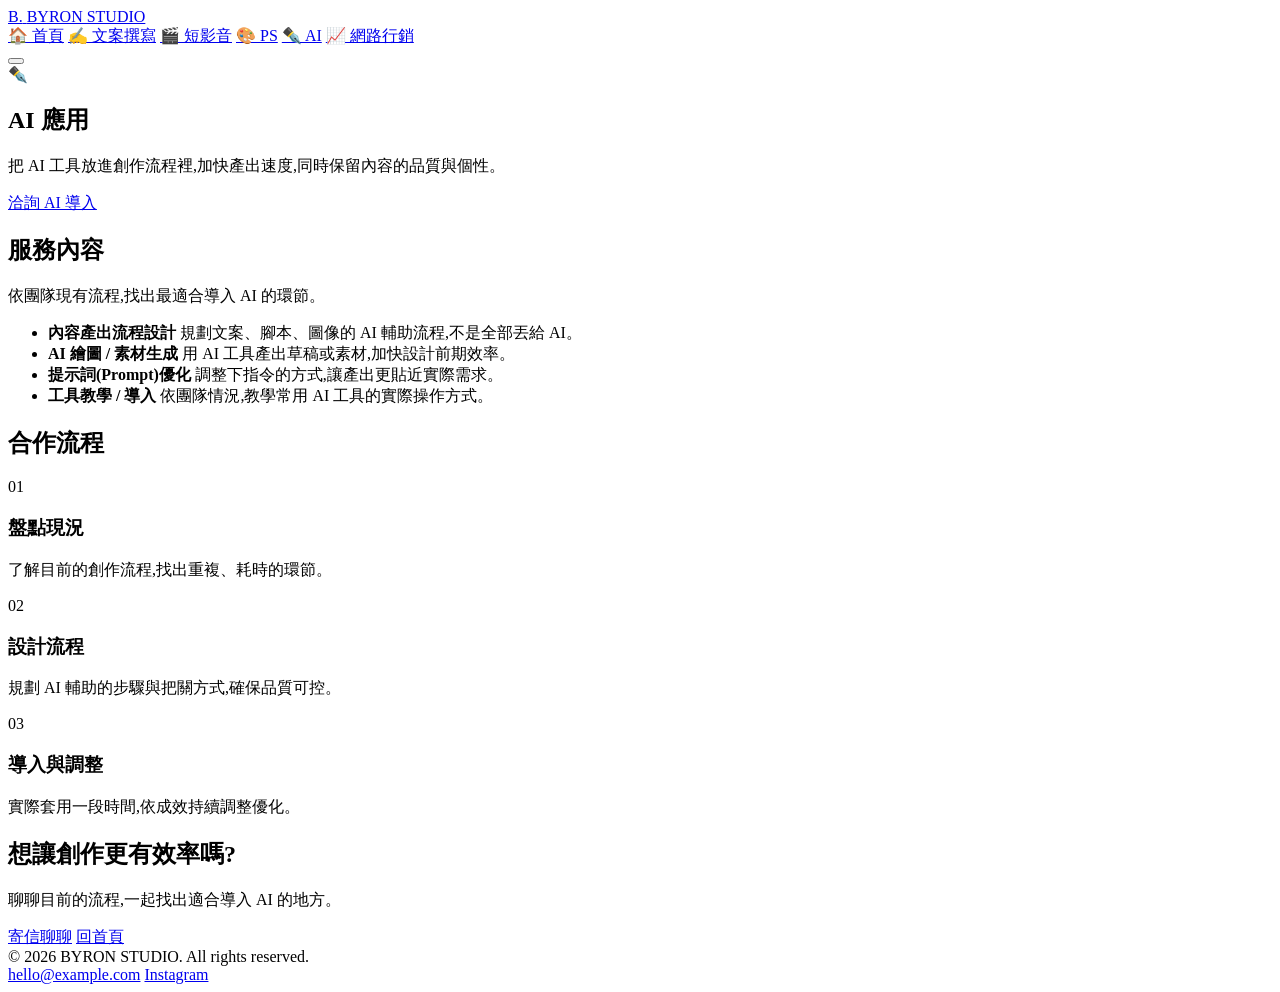
==== ai.html @ 97671a14 "Add files via upload" ====
<!doctype html>
<html lang="zh-Hant">
<head>
  <meta charset="UTF-8" />
  <meta name="viewport" content="width=device-width, initial-scale=1.0" />
  <title>AI 應用 — BYRON STUDIO</title>
  <link rel="preconnect" href="https://fonts.googleapis.com" />
  <link rel="preconnect" href="https://fonts.gstatic.com" crossorigin />
  <link
    href="https://fonts.googleapis.com/css2?family=Space+Grotesk:wght@500;700&family=Noto+Sans+TC:wght@400;500;700&display=swap"
    rel="stylesheet"
  />
  <link rel="stylesheet" href="css/style.css" />
</head>
<body>
  <header class="site-header">
    <div class="header-inner">
      <a href="index.html" class="brand">
        <span class="brand-mark">B.</span>
        <span class="brand-name">BYRON STUDIO</span>
      </a>
      <nav class="site-nav" id="site-nav">
        <a href="index.html" class="nav-link">🏠 首頁</a>
        <a href="copywriting.html" class="nav-link">✍️ 文案撰寫</a>
        <a href="video.html" class="nav-link">🎬 短影音</a>
        <a href="ps.html" class="nav-link">🎨 PS</a>
        <a href="ai.html" class="nav-link is-active">✒️ AI</a>
        <a href="marketing.html" class="nav-link">📈 網路行銷</a>
      </nav>
      <button class="menu-toggle" id="menu-toggle" aria-expanded="false" aria-controls="site-nav" aria-label="開啟選單">
        <span class="bar"></span>
        <span class="bar"></span>
        <span class="bar"></span>
      </button>
    </div>
  </header>
  <div class="nav-overlay" id="nav-overlay"></div>

  <main>
    <section class="hero">
      <div class="container">
        <div class="hero-icon">✒️</div>
        <h1>AI 應用</h1>
        <p class="lede">
          把 AI 工具放進創作流程裡,加快產出速度,同時保留內容的品質與個性。
        </p>
        <div class="hero-actions">
          <a href="mailto:hello@example.com" class="btn btn-primary">洽詢 AI 導入</a>
        </div>
      </div>
    </section>

    <section class="section">
      <div class="container">
        <div class="section-head">
          <h2>服務內容</h2>
          <p>依團隊現有流程,找出最適合導入 AI 的環節。</p>
        </div>
        <ul class="feature-list">
          <li>
            <strong>內容產出流程設計</strong>
            規劃文案、腳本、圖像的 AI 輔助流程,不是全部丟給 AI。
          </li>
          <li>
            <strong>AI 繪圖 / 素材生成</strong>
            用 AI 工具產出草稿或素材,加快設計前期效率。
          </li>
          <li>
            <strong>提示詞(Prompt)優化</strong>
            調整下指令的方式,讓產出更貼近實際需求。
          </li>
          <li>
            <strong>工具教學 / 導入</strong>
            依團隊情況,教學常用 AI 工具的實際操作方式。
          </li>
        </ul>
      </div>
    </section>

    <section class="section">
      <div class="container">
        <div class="section-head">
          <h2>合作流程</h2>
        </div>
        <div class="steps">
          <div class="step">
            <span class="num">01</span>
            <h3>盤點現況</h3>
            <p>了解目前的創作流程,找出重複、耗時的環節。</p>
          </div>
          <div class="step">
            <span class="num">02</span>
            <h3>設計流程</h3>
            <p>規劃 AI 輔助的步驟與把關方式,確保品質可控。</p>
          </div>
          <div class="step">
            <span class="num">03</span>
            <h3>導入與調整</h3>
            <p>實際套用一段時間,依成效持續調整優化。</p>
          </div>
        </div>
      </div>
    </section>

    <section class="cta">
      <div class="container">
        <h2>想讓創作更有效率嗎?</h2>
        <p>聊聊目前的流程,一起找出適合導入 AI 的地方。</p>
        <div class="cta-actions">
          <a href="mailto:hello@example.com" class="btn btn-primary">寄信聊聊</a>
          <a href="index.html" class="btn btn-ghost">回首頁</a>
        </div>
      </div>
    </section>
  </main>

  <footer>
    <div class="container site-footer">
      <span>© 2026 BYRON STUDIO. All rights reserved.</span>
      <div class="footer-links">
        <a href="mailto:hello@example.com">hello@example.com</a>
        <a href="#">Instagram</a>
      </div>
    </div>
  </footer>

  <script src="js/script.js"></script>
</body>
</html>
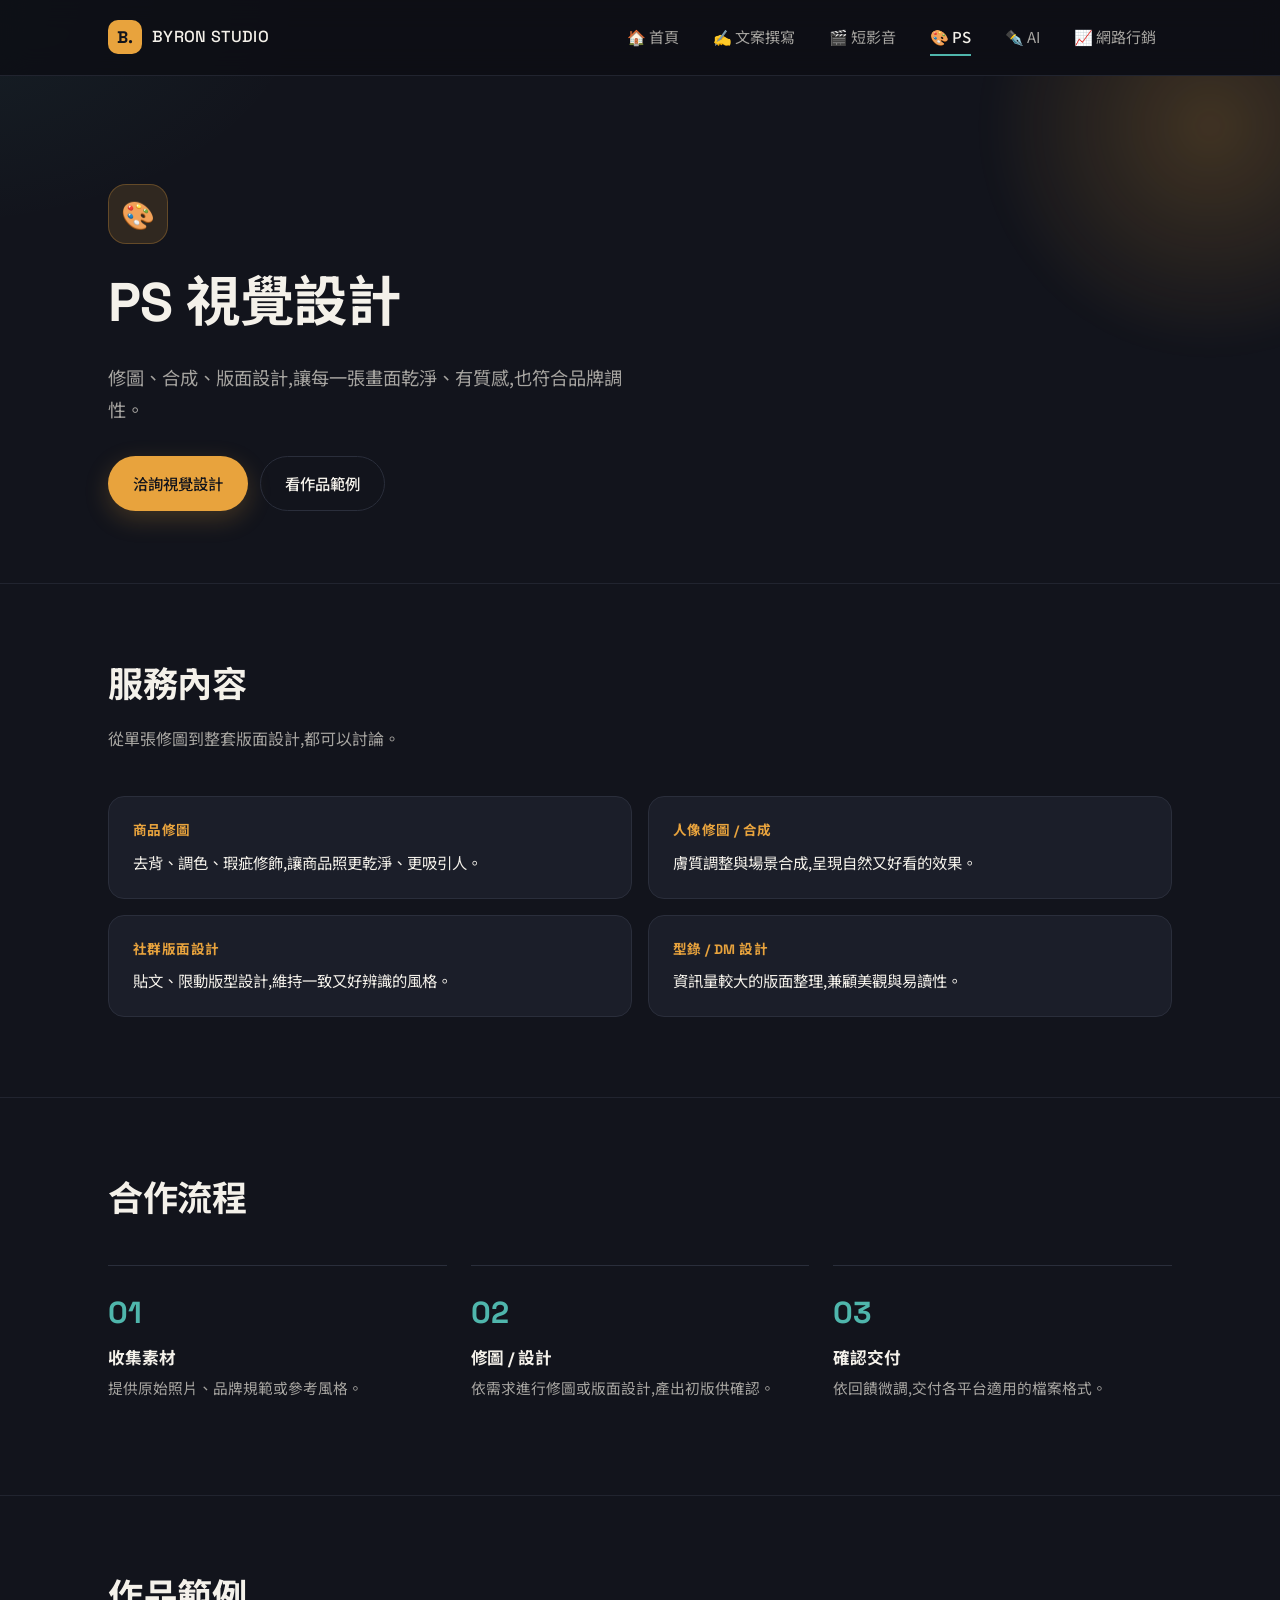
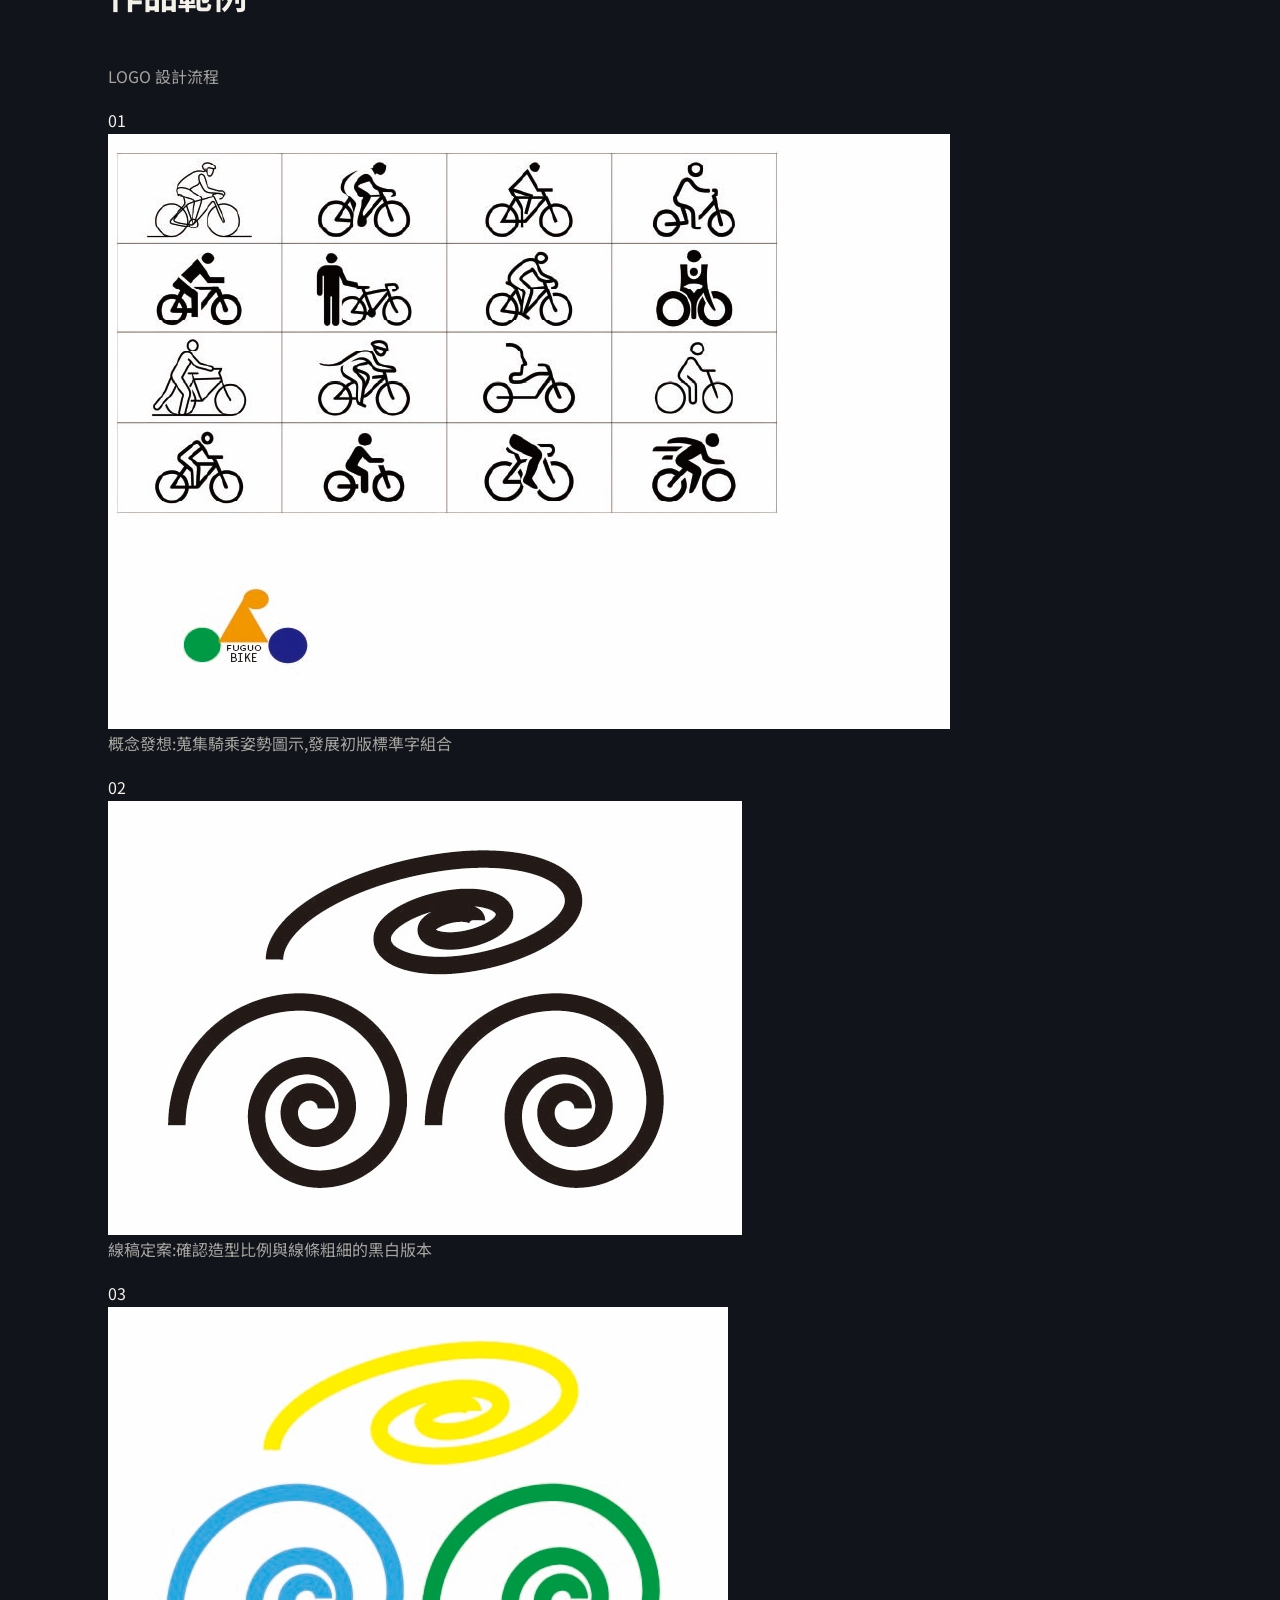
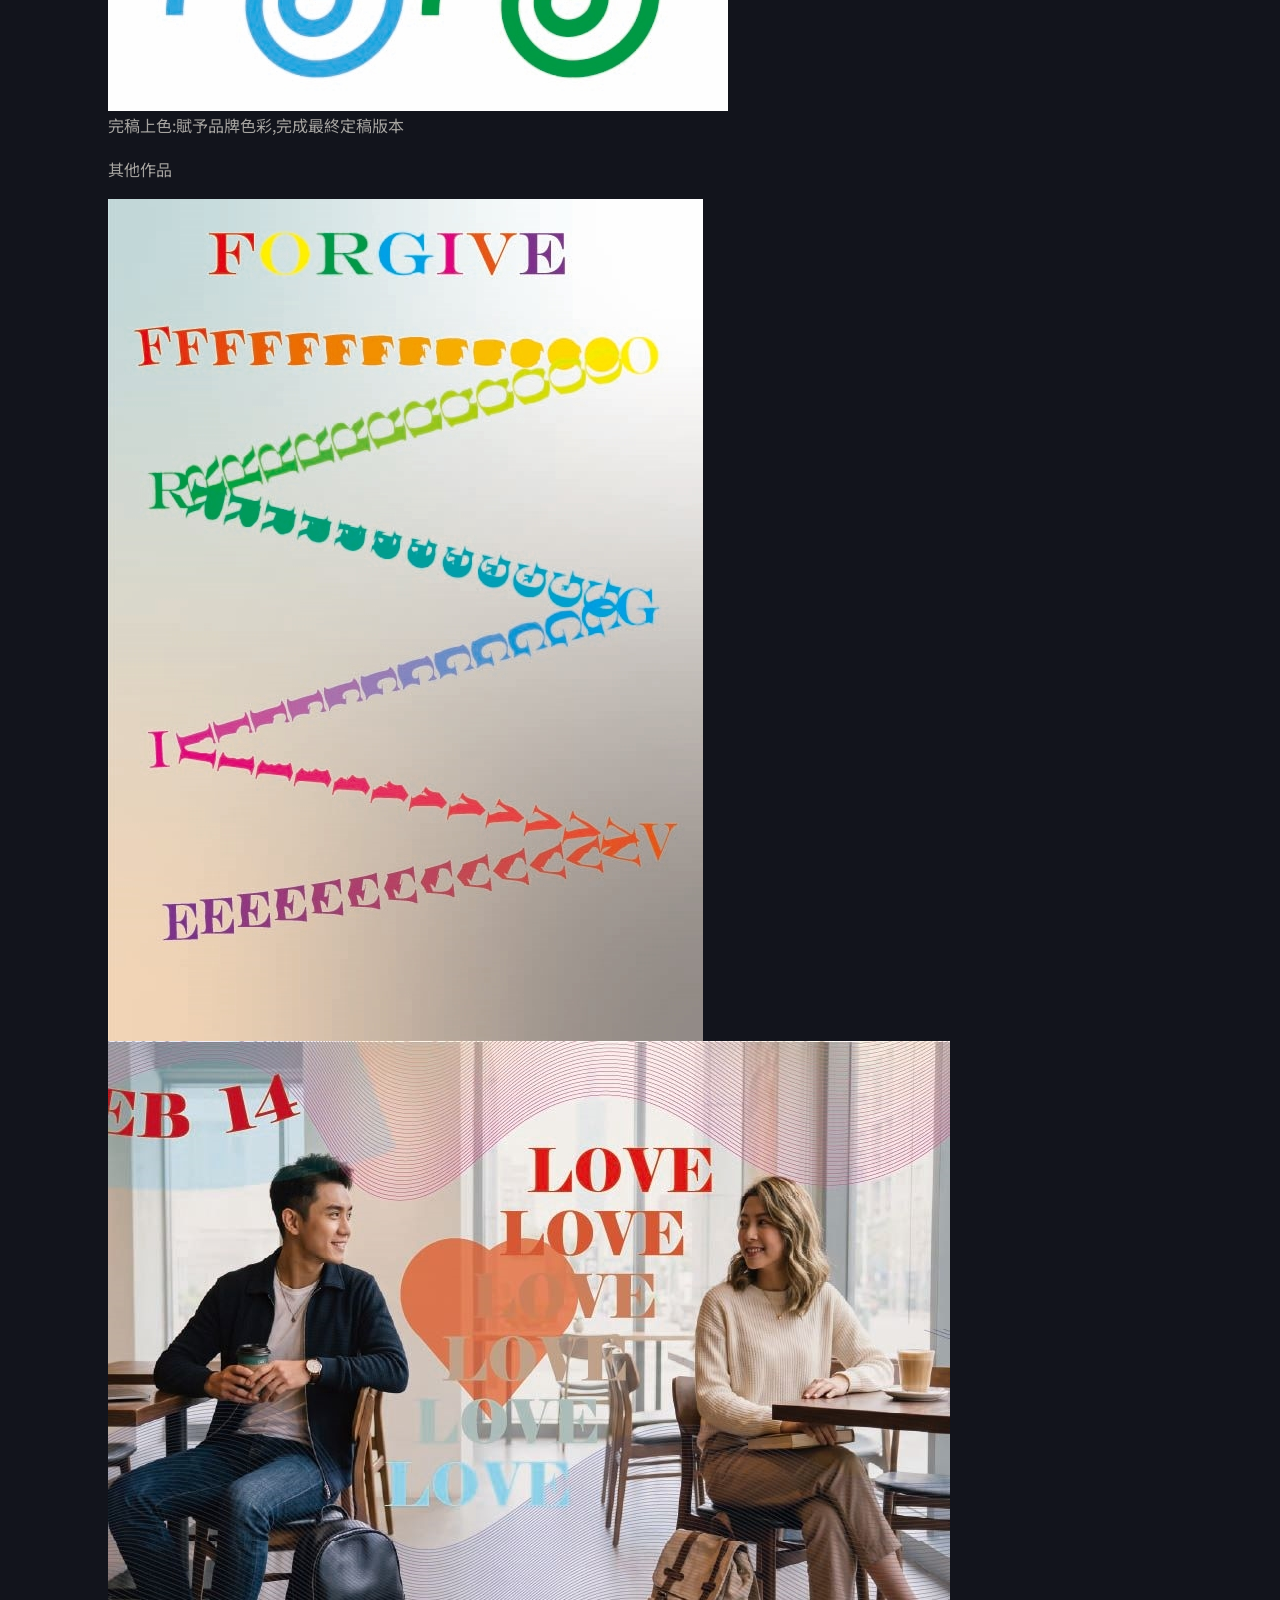
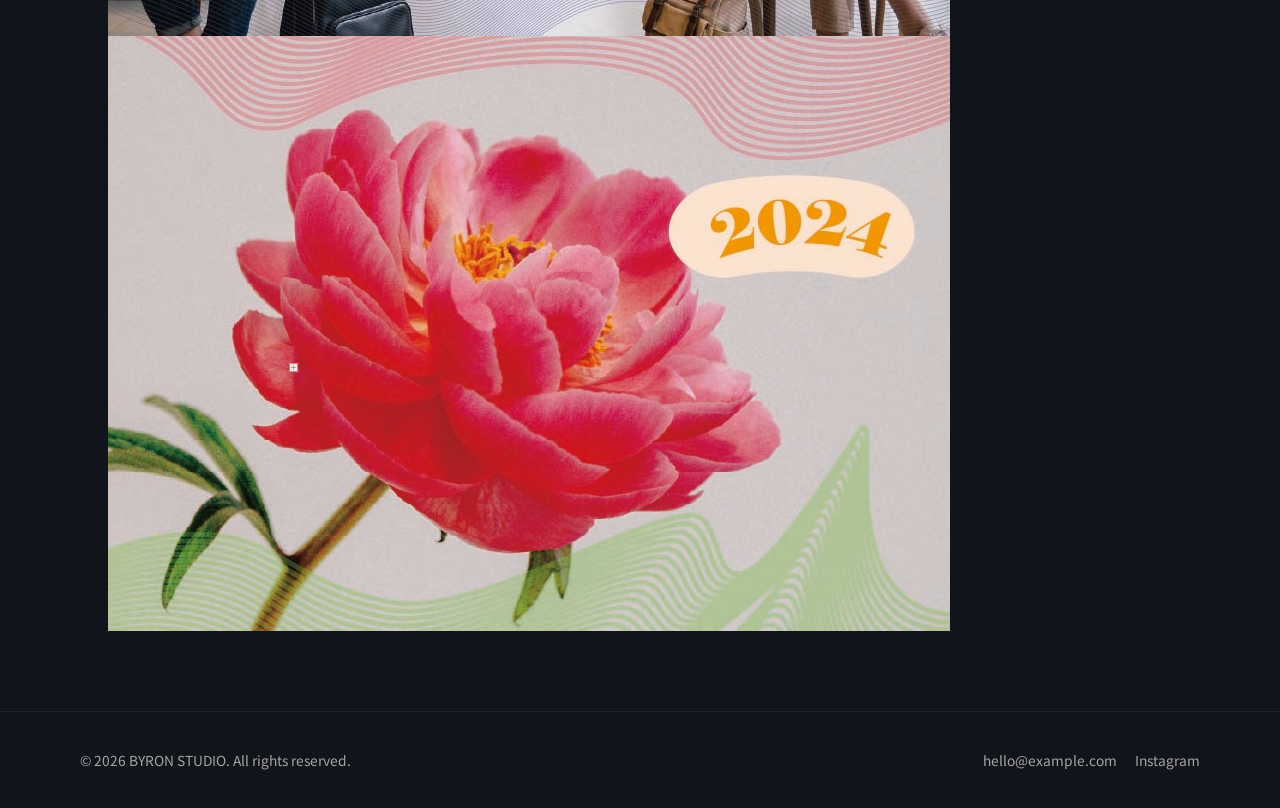
==== commit 9172a892: "Update ai.html" ====
--- a/ai.html
+++ b/ai.html
@@ -3,7 +3,7 @@
 <head>
   <meta charset="UTF-8" />
   <meta name="viewport" content="width=device-width, initial-scale=1.0" />
-  <title>AI 應用 — BYRON STUDIO</title>
+  <title>PS 視覺設計 — BYRON STUDIO</title>
   <link rel="preconnect" href="https://fonts.googleapis.com" />
   <link rel="preconnect" href="https://fonts.gstatic.com" crossorigin />
   <link
@@ -23,8 +23,8 @@
         <a href="index.html" class="nav-link">🏠 首頁</a>
         <a href="copywriting.html" class="nav-link">✍️ 文案撰寫</a>
         <a href="video.html" class="nav-link">🎬 短影音</a>
-        <a href="ps.html" class="nav-link">🎨 PS</a>
-        <a href="ai.html" class="nav-link is-active">✒️ AI</a>
+        <a href="ps.html" class="nav-link is-active">🎨 PS</a>
+        <a href="ai.html" class="nav-link">✒️ AI</a>
         <a href="marketing.html" class="nav-link">📈 網路行銷</a>
       </nav>
       <button class="menu-toggle" id="menu-toggle" aria-expanded="false" aria-controls="site-nav" aria-label="開啟選單">
@@ -39,13 +39,14 @@
   <main>
     <section class="hero">
       <div class="container">
-        <div class="hero-icon">✒️</div>
-        <h1>AI 應用</h1>
+        <div class="hero-icon">🎨</div>
+        <h1>PS 視覺設計</h1>
         <p class="lede">
-          把 AI 工具放進創作流程裡,加快產出速度,同時保留內容的品質與個性。
+          修圖、合成、版面設計,讓每一張畫面乾淨、有質感,也符合品牌調性。
         </p>
         <div class="hero-actions">
-          <a href="mailto:hello@example.com" class="btn btn-primary">洽詢 AI 導入</a>
+          <a href="mailto:hello@example.com" class="btn btn-primary">洽詢視覺設計</a>
+          <a href="#gallery" class="btn btn-ghost">看作品範例</a>
         </div>
       </div>
     </section>
@@ -54,24 +55,24 @@
       <div class="container">
         <div class="section-head">
           <h2>服務內容</h2>
-          <p>依團隊現有流程,找出最適合導入 AI 的環節。</p>
+          <p>從單張修圖到整套版面設計,都可以討論。</p>
         </div>
         <ul class="feature-list">
           <li>
-            <strong>內容產出流程設計</strong>
-            規劃文案、腳本、圖像的 AI 輔助流程,不是全部丟給 AI。
+            <strong>商品修圖</strong>
+            去背、調色、瑕疵修飾,讓商品照更乾淨、更吸引人。
           </li>
           <li>
-            <strong>AI 繪圖 / 素材生成</strong>
-            用 AI 工具產出草稿或素材,加快設計前期效率。
+            <strong>人像修圖 / 合成</strong>
+            膚質調整與場景合成,呈現自然又好看的效果。
           </li>
           <li>
-            <strong>提示詞(Prompt)優化</strong>
-            調整下指令的方式,讓產出更貼近實際需求。
+            <strong>社群版面設計</strong>
+            貼文、限動版型設計,維持一致又好辨識的風格。
           </li>
           <li>
-            <strong>工具教學 / 導入</strong>
-            依團隊情況,教學常用 AI 工具的實際操作方式。
+            <strong>型錄 / DM 設計</strong>
+            資訊量較大的版面整理,兼顧美觀與易讀性。
           </li>
         </ul>
       </div>
@@ -85,33 +86,70 @@
         <div class="steps">
           <div class="step">
             <span class="num">01</span>
-            <h3>盤點現況</h3>
-            <p>了解目前的創作流程,找出重複、耗時的環節。</p>
+            <h3>收集素材</h3>
+            <p>提供原始照片、品牌規範或參考風格。</p>
           </div>
           <div class="step">
             <span class="num">02</span>
-            <h3>設計流程</h3>
-            <p>規劃 AI 輔助的步驟與把關方式,確保品質可控。</p>
+            <h3>修圖 / 設計</h3>
+            <p>依需求進行修圖或版面設計,產出初版供確認。</p>
           </div>
           <div class="step">
             <span class="num">03</span>
-            <h3>導入與調整</h3>
-            <p>實際套用一段時間,依成效持續調整優化。</p>
+            <h3>確認交付</h3>
+            <p>依回饋微調,交付各平台適用的檔案格式。</p>
           </div>
         </div>
       </div>
     </section>
 
-    <section class="cta">
+    <section class="section" id="gallery">
       <div class="container">
-        <h2>想讓創作更有效率嗎?</h2>
-        <p>聊聊目前的流程,一起找出適合導入 AI 的地方。</p>
-        <div class="cta-actions">
-          <a href="mailto:hello@example.com" class="btn btn-primary">寄信聊聊</a>
-          <a href="index.html" class="btn btn-ghost">回首頁</a>
+        <div class="section-head">
+          <h2>作品範例</h2>
+        </div>
+
+        <p class="subsection-title">LOGO 設計流程</p>
+        <div class="process-grid">
+          <div class="process-card">
+            <div class="process-thumb">
+              <span class="process-num">01</span>
+              <img src="./images/ps1.jpg" alt="概念發想:圖示參考與初版標準字" loading="lazy" />
+            </div>
+            <p class="process-label">概念發想:蒐集騎乘姿勢圖示,發展初版標準字組合</p>
+          </div>
+          <div class="process-card">
+            <div class="process-thumb">
+              <span class="process-num">02</span>
+              <img src="./images/ps5.jpg" alt="線稿定案:黑白線條版本" loading="lazy" />
+            </div>
+            <p class="process-label">線稿定案:確認造型比例與線條粗細的黑白版本</p>
+          </div>
+          <div class="process-card">
+            <div class="process-thumb">
+              <span class="process-num">03</span>
+              <img src="./images/ps6.jpg" alt="完稿上色:最終彩色版本" loading="lazy" />
+            </div>
+            <p class="process-label">完稿上色:賦予品牌色彩,完成最終定稿版本</p>
+          </div>
+        </div>
+
+        <p class="subsection-title">其他作品</p>
+        <div class="img-grid">
+          <div class="img-card">
+            <img src="./images/ps2.jpg" alt="作品範例" loading="lazy" />
+          </div>
+          <div class="img-card">
+            <img src="./images/ps3.jpg" alt="作品範例" loading="lazy" />
+          </div>
+          <div class="img-card">
+            <img src="./images/ps4.jpg" alt="作品範例" loading="lazy" />
+          </div>
         </div>
       </div>
     </section>
+
+  
   </main>
 
   <footer>
--- a/css/style.css
+++ b/css/style.css
@@ -0,0 +1,631 @@
+
+/* =========================================================
+   BYRON STUDIO — 共用樣式表
+   色彩與排版皆以變數集中管理,方便日後調整
+   ========================================================= */
+
+:root {
+  /* 色彩 */
+  --ink: #12141c;          /* 主背景 深藍黑 */
+  --ink-2: #0d0e14;        /* 更深的底色,用於漸層 */
+  --surface: #1b1e29;      /* 卡片背景 */
+  --surface-2: #242837;    /* 卡片 hover / 次層背景 */
+  --line: #2a2e3b;         /* 分隔線 */
+  --line-soft: #21242f;
+  --paper: #f4f1ea;        /* 主要文字(米白) */
+  --paper-dim: #a6a4a0;    /* 次要文字 */
+  --amber: #e8a33d;        /* 主要強調色 */
+  --amber-soft: rgba(232, 163, 61, 0.14);
+  --teal: #4fb6ac;         /* 次要強調色 */
+  --teal-soft: rgba(79, 182, 172, 0.14);
+
+  /* 字型 */
+  --font-display: "Space Grotesk", "Noto Sans TC", sans-serif;
+  --font-body: "Noto Sans TC", "Space Grotesk", sans-serif;
+
+  /* 版面 */
+  --max-width: 1120px;
+  --header-h: 76px;
+  --radius: 16px;
+  --radius-sm: 10px;
+}
+
+* {
+  box-sizing: border-box;
+}
+
+html {
+  scroll-behavior: smooth;
+  scroll-padding-top: calc(var(--header-h) + 16px);
+}
+
+body {
+  margin: 0;
+  background:
+    radial-gradient(720px 420px at 92% -8%, rgba(232, 163, 61, 0.10), transparent 60%),
+    radial-gradient(640px 380px at -6% 0%, rgba(79, 182, 172, 0.08), transparent 60%),
+    var(--ink);
+  color: var(--paper);
+  font-family: var(--font-body);
+  line-height: 1.75;
+  -webkit-font-smoothing: antialiased;
+  overflow-x: hidden;
+}
+
+img {
+  max-width: 100%;
+  display: block;
+}
+
+a {
+  color: inherit;
+  text-decoration: none;
+}
+
+h1, h2, h3 {
+  font-family: var(--font-display);
+  font-weight: 700;
+  line-height: 1.2;
+  letter-spacing: -0.01em;
+  margin: 0 0 0.5em;
+}
+
+p {
+  margin: 0 0 1em;
+  color: var(--paper-dim);
+  max-width: 60ch;
+}
+
+.container {
+  max-width: var(--max-width);
+  margin: 0 auto;
+  padding: 0 28px;
+}
+
+/* ---------- 導覽列 ---------- */
+
+.site-header {
+  position: sticky;
+  top: 0;
+  z-index: 100;
+  height: var(--header-h);
+  display: flex;
+  align-items: center;
+  background: rgba(13, 14, 20, 0.82);
+  backdrop-filter: blur(14px);
+  -webkit-backdrop-filter: blur(14px);
+  border-bottom: 1px solid var(--line-soft);
+}
+
+.header-inner {
+  width: 100%;
+  max-width: var(--max-width);
+  margin: 0 auto;
+  padding: 0 28px;
+  display: flex;
+  align-items: center;
+}
+
+.brand {
+  display: flex;
+  align-items: center;
+  gap: 10px;
+  font-family: var(--font-display);
+  white-space: nowrap;
+  margin-right: auto;
+}
+
+.brand-mark {
+  display: inline-flex;
+  align-items: center;
+  justify-content: center;
+  width: 34px;
+  height: 34px;
+  border-radius: 10px;
+  background: var(--amber);
+  color: var(--ink);
+  font-size: 1.05rem;
+  font-weight: 700;
+}
+
+.brand-name {
+  font-size: 1rem;
+  font-weight: 500;
+  letter-spacing: 0.02em;
+  color: var(--paper);
+}
+
+/* 導覽連結群組:整組靠右對齊 */
+.site-nav {
+  display: flex;
+  align-items: center;
+  gap: 2px;
+  margin-left: 32px;
+}
+
+.nav-link {
+  position: relative;
+  padding: 9px 16px;
+  font-size: 0.94rem;
+  color: var(--paper-dim);
+  transition: color 0.2s ease;
+  white-space: nowrap;
+}
+
+.nav-link::after {
+  content: "";
+  position: absolute;
+  left: 16px;
+  right: 16px;
+  bottom: 4px;
+  height: 2px;
+  background: var(--amber);
+  transform: scaleX(0);
+  transform-origin: right;
+  transition: transform 0.25s ease;
+}
+
+.nav-link:hover,
+.nav-link:focus-visible {
+  color: var(--paper);
+}
+
+.nav-link:hover::after,
+.nav-link:focus-visible::after {
+  transform: scaleX(1);
+  transform-origin: left;
+}
+
+.nav-link.is-active {
+  color: var(--paper);
+  font-weight: 500;
+}
+
+.nav-link.is-active::after {
+  transform: scaleX(1);
+  background: var(--teal);
+}
+
+/* 漢堡按鈕:預設隱藏,小螢幕才出現在導覽列最右側 */
+.menu-toggle {
+  display: none;
+  width: 42px;
+  height: 42px;
+  margin-left: 14px;
+  border: 1px solid var(--line);
+  border-radius: 10px;
+  background: var(--surface);
+  cursor: pointer;
+  padding: 0;
+  flex-direction: column;
+  align-items: center;
+  justify-content: center;
+  gap: 5px;
+  flex-shrink: 0;
+}
+
+.menu-toggle .bar {
+  width: 20px;
+  height: 2px;
+  background: var(--paper);
+  transition: transform 0.25s ease, opacity 0.25s ease;
+}
+
+.menu-toggle[aria-expanded="true"] .bar:nth-child(1) {
+  transform: translateY(7px) rotate(45deg);
+}
+.menu-toggle[aria-expanded="true"] .bar:nth-child(2) {
+  opacity: 0;
+}
+.menu-toggle[aria-expanded="true"] .bar:nth-child(3) {
+  transform: translateY(-7px) rotate(-45deg);
+}
+
+/* ---------- 小螢幕:漢堡選單(從右側滑出) ---------- */
+
+.nav-overlay {
+  position: fixed;
+  inset: 0;
+  background: rgba(8, 9, 13, 0.55);
+  opacity: 0;
+  visibility: hidden;
+  pointer-events: none;
+  transition: opacity 0.25s ease;
+  z-index: 90;
+}
+
+@media (max-width: 860px) {
+  .menu-toggle {
+    display: inline-flex;
+  }
+
+  .header-inner {
+    padding: 0 20px;
+  }
+
+  .site-nav {
+    position: fixed;
+    top: 0;
+    right: 0;
+    z-index: 101;
+    height: 100vh;
+    width: min(78vw, 300px);
+    margin-left: 0;
+    flex-direction: column;
+    align-items: stretch;
+    gap: 2px;
+    background: var(--surface);
+    border-left: 1px solid var(--line);
+    padding: calc(var(--header-h) + 12px) 20px 20px;
+    transform: translateX(100%);
+    transition: transform 0.3s ease;
+    box-shadow: -18px 0 40px rgba(0, 0, 0, 0.35);
+  }
+
+  body.nav-open .site-nav {
+    transform: translateX(0);
+  }
+
+  body.nav-open .nav-overlay {
+    opacity: 1;
+    visibility: visible;
+    pointer-events: auto;
+  }
+
+  body.nav-open {
+    overflow: hidden;
+  }
+
+  .nav-link {
+    padding: 13px 14px;
+    border-radius: 10px;
+  }
+
+  .nav-link::after {
+    display: none;
+  }
+
+  .nav-link.is-active {
+    background: var(--amber-soft);
+    color: var(--amber);
+  }
+}
+
+@media (prefers-reduced-motion: reduce) {
+  html {
+    scroll-behavior: auto;
+  }
+  .site-nav,
+  .nav-overlay,
+  .menu-toggle .bar,
+  * {
+    transition-duration: 0.001ms !important;
+  }
+}
+
+/* ---------- Hero ---------- */
+
+.hero {
+  position: relative;
+  padding: 108px 0 72px;
+  border-bottom: 1px solid var(--line-soft);
+  animation: fade-up 0.6s ease both;
+  overflow: hidden;
+}
+
+.hero::before {
+  content: "";
+  position: absolute;
+  top: -180px;
+  right: -160px;
+  width: 460px;
+  height: 460px;
+  background: radial-gradient(circle, rgba(232, 163, 61, 0.22), transparent 70%);
+  filter: blur(10px);
+  pointer-events: none;
+}
+
+.hero .container {
+  position: relative;
+}
+
+.hero-icon {
+  width: 60px;
+  height: 60px;
+  border-radius: 18px;
+  background: var(--amber-soft);
+  border: 1px solid rgba(232, 163, 61, 0.28);
+  display: flex;
+  align-items: center;
+  justify-content: center;
+  font-size: 1.7rem;
+  margin-bottom: 26px;
+}
+
+.hero h1 {
+  font-size: clamp(2.1rem, 4.8vw, 3.4rem);
+  max-width: 16ch;
+}
+
+.hero .lede {
+  font-size: 1.14rem;
+  max-width: 54ch;
+}
+
+.hero-actions {
+  display: flex;
+  gap: 12px;
+  flex-wrap: wrap;
+  margin-top: 30px;
+}
+
+@keyframes fade-up {
+  from {
+    opacity: 0;
+    transform: translateY(16px);
+  }
+  to {
+    opacity: 1;
+    transform: translateY(0);
+  }
+}
+
+/* ---------- 按鈕 ---------- */
+
+.btn {
+  display: inline-flex;
+  align-items: center;
+  gap: 8px;
+  padding: 13px 24px;
+  border-radius: 999px;
+  font-size: 0.96rem;
+  font-weight: 500;
+  cursor: pointer;
+  border: 1px solid transparent;
+  transition: transform 0.15s ease, background 0.2s ease, border-color 0.2s ease, box-shadow 0.2s ease;
+}
+
+.btn:hover {
+  transform: translateY(-1px);
+}
+
+.btn-primary {
+  background: var(--amber);
+  color: var(--ink);
+  box-shadow: 0 8px 24px rgba(232, 163, 61, 0.22);
+}
+
+.btn-primary:hover {
+  background: #f0b458;
+}
+
+.btn-ghost {
+  background: transparent;
+  color: var(--paper);
+  border-color: var(--line);
+}
+
+.btn-ghost:hover {
+  border-color: var(--paper-dim);
+}
+
+/* ---------- 區塊 ---------- */
+
+.section {
+  padding: 80px 0;
+  border-bottom: 1px solid var(--line-soft);
+}
+
+.section-head {
+  max-width: 60ch;
+  margin-bottom: 44px;
+}
+
+.section-head h2 {
+  font-size: clamp(1.6rem, 3vw, 2.2rem);
+}
+
+/* ---------- 服務卡片(首頁)---------- */
+
+.grid {
+  display: grid;
+  grid-template-columns: repeat(3, 1fr);
+  gap: 18px;
+}
+
+.card {
+  position: relative;
+  background: var(--surface);
+  border: 1px solid var(--line);
+  border-radius: var(--radius);
+  padding: 28px;
+  overflow: hidden;
+  transition: transform 0.2s ease, border-color 0.2s ease, background 0.2s ease;
+}
+
+.card::before {
+  content: "";
+  position: absolute;
+  top: 0;
+  left: 0;
+  right: 0;
+  height: 2px;
+  background: linear-gradient(90deg, var(--amber), var(--teal));
+  transform: scaleX(0);
+  transform-origin: left;
+  transition: transform 0.25s ease;
+}
+
+.card:hover {
+  transform: translateY(-4px);
+  border-color: rgba(232, 163, 61, 0.35);
+  background: var(--surface-2);
+}
+
+.card:hover::before {
+  transform: scaleX(1);
+}
+
+.card-icon {
+  width: 46px;
+  height: 46px;
+  border-radius: 12px;
+  background: var(--surface-2);
+  display: flex;
+  align-items: center;
+  justify-content: center;
+  font-size: 1.4rem;
+  margin-bottom: 16px;
+}
+
+.card h3 {
+  font-size: 1.1rem;
+  margin-bottom: 8px;
+}
+
+.card p {
+  font-size: 0.94rem;
+  margin-bottom: 0;
+}
+
+@media (max-width: 860px) {
+  .grid {
+    grid-template-columns: repeat(2, 1fr);
+  }
+}
+
+@media (max-width: 560px) {
+  .grid {
+    grid-template-columns: 1fr;
+  }
+}
+
+/* ---------- 特點列表(服務頁)---------- */
+
+.feature-list {
+  display: grid;
+  grid-template-columns: repeat(2, 1fr);
+  gap: 16px;
+  padding: 0;
+  margin: 0;
+  list-style: none;
+}
+
+.feature-list li {
+  background: var(--surface);
+  border: 1px solid var(--line);
+  border-radius: var(--radius);
+  padding: 22px 24px;
+  color: var(--paper);
+  font-size: 0.96rem;
+}
+
+.feature-list li strong {
+  display: block;
+  color: var(--amber);
+  font-family: var(--font-display);
+  font-size: 0.85rem;
+  letter-spacing: 0.03em;
+  margin-bottom: 6px;
+}
+
+@media (max-width: 700px) {
+  .feature-list {
+    grid-template-columns: 1fr;
+  }
+}
+
+/* ---------- 流程步驟 ---------- */
+
+.steps {
+  display: grid;
+  grid-template-columns: repeat(3, 1fr);
+  gap: 24px;
+}
+
+.step {
+  position: relative;
+  padding-top: 20px;
+  border-top: 1px solid var(--line);
+}
+
+.step .num {
+  font-family: var(--font-display);
+  font-size: 1.9rem;
+  color: var(--teal);
+  font-weight: 700;
+  display: block;
+  margin-bottom: 10px;
+}
+
+.step h3 {
+  font-size: 1.04rem;
+  margin-bottom: 6px;
+}
+
+.step p {
+  font-size: 0.92rem;
+}
+
+@media (max-width: 700px) {
+  .steps {
+    grid-template-columns: 1fr;
+    gap: 28px;
+  }
+}
+
+/* ---------- CTA ---------- */
+
+.cta {
+  padding: 80px 0;
+  text-align: center;
+}
+
+.cta h2 {
+  font-size: clamp(1.6rem, 3vw, 2.2rem);
+}
+
+.cta p {
+  margin: 0 auto 30px;
+}
+
+.cta-actions {
+  display: flex;
+  gap: 12px;
+  justify-content: center;
+  flex-wrap: wrap;
+}
+
+/* ---------- Footer ---------- */
+
+.site-footer {
+  padding: 36px 0;
+  display: flex;
+  align-items: center;
+  justify-content: space-between;
+  flex-wrap: wrap;
+  gap: 12px;
+  color: var(--paper-dim);
+  font-size: 0.86rem;
+}
+
+.site-footer a {
+  color: var(--paper-dim);
+  transition: color 0.2s ease;
+}
+
+.site-footer a:hover {
+  color: var(--amber);
+}
+
+.footer-links {
+  display: flex;
+  gap: 18px;
+}
+
+/* 鍵盤可視焦點 */
+a:focus-visible,
+button:focus-visible {
+  outline: 2px solid var(--amber);
+  outline-offset: 2px;
+}
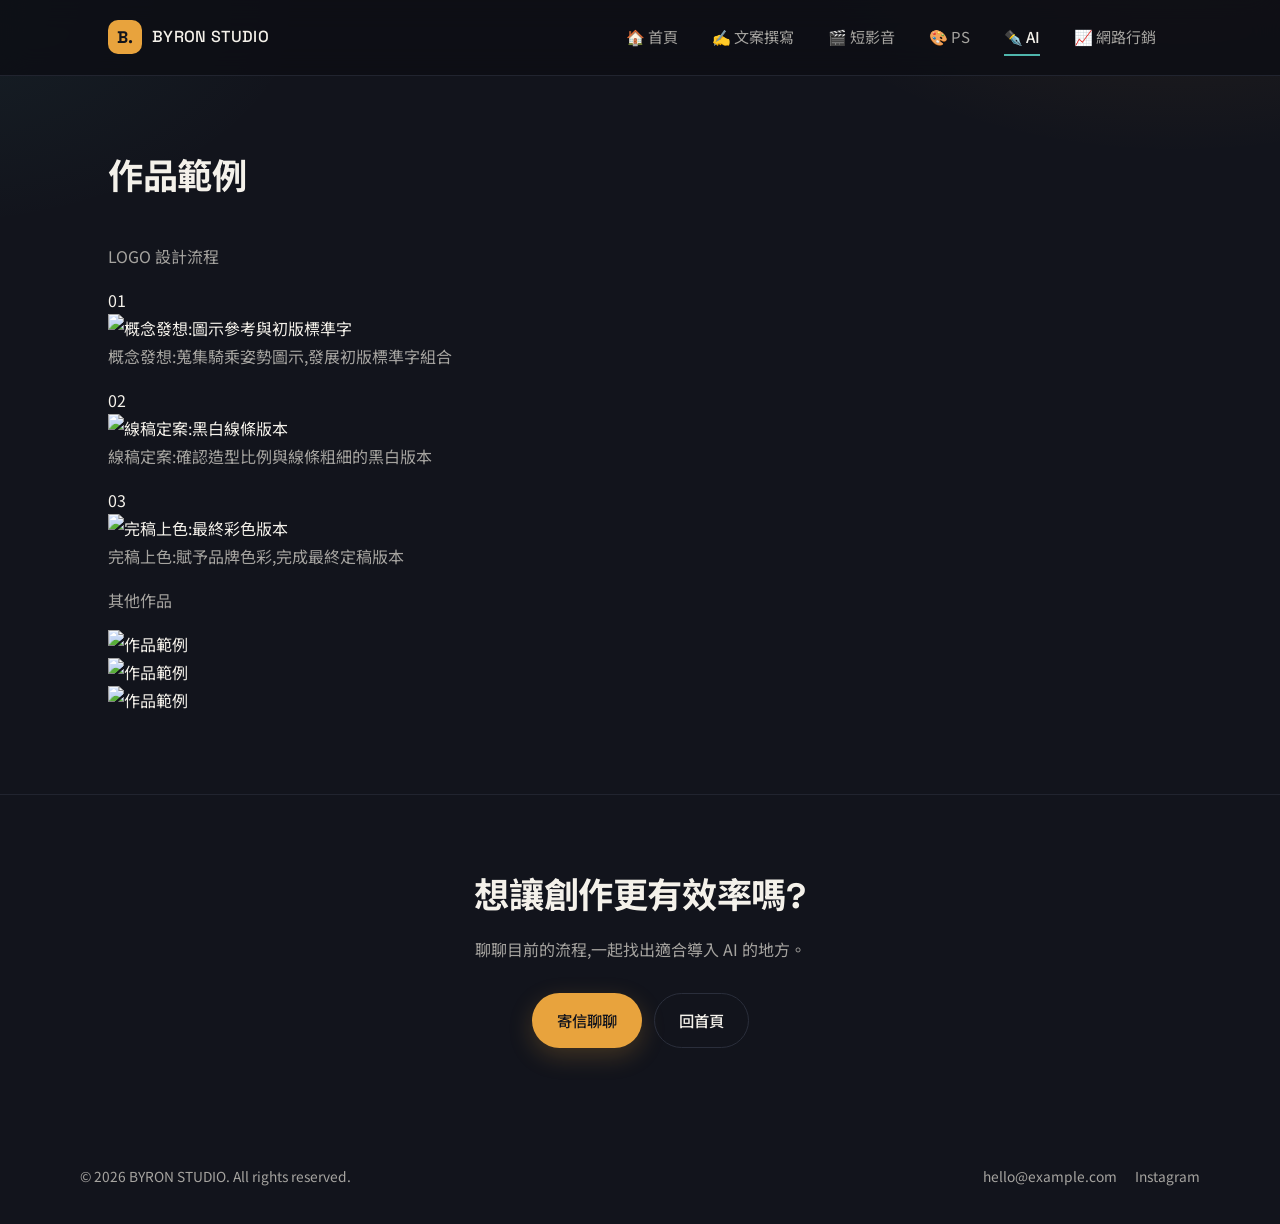
==== commit 9518b075: "Update ai.html" ====
--- a/ai.html
+++ b/ai.html
@@ -3,7 +3,7 @@
 <head>
   <meta charset="UTF-8" />
   <meta name="viewport" content="width=device-width, initial-scale=1.0" />
-  <title>PS 視覺設計 — BYRON STUDIO</title>
+  <title>AI 應用 — BYRON STUDIO</title>
   <link rel="preconnect" href="https://fonts.googleapis.com" />
   <link rel="preconnect" href="https://fonts.gstatic.com" crossorigin />
   <link
@@ -23,8 +23,8 @@
         <a href="index.html" class="nav-link">🏠 首頁</a>
         <a href="copywriting.html" class="nav-link">✍️ 文案撰寫</a>
         <a href="video.html" class="nav-link">🎬 短影音</a>
-        <a href="ps.html" class="nav-link is-active">🎨 PS</a>
-        <a href="ai.html" class="nav-link">✒️ AI</a>
+        <a href="ps.html" class="nav-link">🎨 PS</a>
+        <a href="ai.html" class="nav-link is-active">✒️ AI</a>
         <a href="marketing.html" class="nav-link">📈 網路行銷</a>
       </nav>
       <button class="menu-toggle" id="menu-toggle" aria-expanded="false" aria-controls="site-nav" aria-label="開啟選單">
@@ -37,72 +37,7 @@
   <div class="nav-overlay" id="nav-overlay"></div>
 
   <main>
-    <section class="hero">
-      <div class="container">
-        <div class="hero-icon">🎨</div>
-        <h1>PS 視覺設計</h1>
-        <p class="lede">
-          修圖、合成、版面設計,讓每一張畫面乾淨、有質感,也符合品牌調性。
-        </p>
-        <div class="hero-actions">
-          <a href="mailto:hello@example.com" class="btn btn-primary">洽詢視覺設計</a>
-          <a href="#gallery" class="btn btn-ghost">看作品範例</a>
-        </div>
-      </div>
-    </section>
-
-    <section class="section">
-      <div class="container">
-        <div class="section-head">
-          <h2>服務內容</h2>
-          <p>從單張修圖到整套版面設計,都可以討論。</p>
-        </div>
-        <ul class="feature-list">
-          <li>
-            <strong>商品修圖</strong>
-            去背、調色、瑕疵修飾,讓商品照更乾淨、更吸引人。
-          </li>
-          <li>
-            <strong>人像修圖 / 合成</strong>
-            膚質調整與場景合成,呈現自然又好看的效果。
-          </li>
-          <li>
-            <strong>社群版面設計</strong>
-            貼文、限動版型設計,維持一致又好辨識的風格。
-          </li>
-          <li>
-            <strong>型錄 / DM 設計</strong>
-            資訊量較大的版面整理,兼顧美觀與易讀性。
-          </li>
-        </ul>
-      </div>
-    </section>
-
-    <section class="section">
-      <div class="container">
-        <div class="section-head">
-          <h2>合作流程</h2>
-        </div>
-        <div class="steps">
-          <div class="step">
-            <span class="num">01</span>
-            <h3>收集素材</h3>
-            <p>提供原始照片、品牌規範或參考風格。</p>
-          </div>
-          <div class="step">
-            <span class="num">02</span>
-            <h3>修圖 / 設計</h3>
-            <p>依需求進行修圖或版面設計,產出初版供確認。</p>
-          </div>
-          <div class="step">
-            <span class="num">03</span>
-            <h3>確認交付</h3>
-            <p>依回饋微調,交付各平台適用的檔案格式。</p>
-          </div>
-        </div>
-      </div>
-    </section>
-
+   
     <section class="section" id="gallery">
       <div class="container">
         <div class="section-head">
@@ -114,21 +49,21 @@
           <div class="process-card">
             <div class="process-thumb">
               <span class="process-num">01</span>
-              <img src="./images/ps1.jpg" alt="概念發想:圖示參考與初版標準字" loading="lazy" />
+              <img src="./images/ai1.jpg" alt="概念發想:圖示參考與初版標準字" loading="lazy" />
             </div>
             <p class="process-label">概念發想:蒐集騎乘姿勢圖示,發展初版標準字組合</p>
           </div>
           <div class="process-card">
             <div class="process-thumb">
               <span class="process-num">02</span>
-              <img src="./images/ps5.jpg" alt="線稿定案:黑白線條版本" loading="lazy" />
+              <img src="./images/ai5.jpg" alt="線稿定案:黑白線條版本" loading="lazy" />
             </div>
             <p class="process-label">線稿定案:確認造型比例與線條粗細的黑白版本</p>
           </div>
           <div class="process-card">
             <div class="process-thumb">
               <span class="process-num">03</span>
-              <img src="./images/ps6.jpg" alt="完稿上色:最終彩色版本" loading="lazy" />
+              <img src="./images/ai6.jpg" alt="完稿上色:最終彩色版本" loading="lazy" />
             </div>
             <p class="process-label">完稿上色:賦予品牌色彩,完成最終定稿版本</p>
           </div>
@@ -137,19 +72,28 @@
         <p class="subsection-title">其他作品</p>
         <div class="img-grid">
           <div class="img-card">
-            <img src="./images/ps2.jpg" alt="作品範例" loading="lazy" />
+            <img src="./images/ai2.jpg" alt="作品範例" loading="lazy" />
           </div>
           <div class="img-card">
-            <img src="./images/ps3.jpg" alt="作品範例" loading="lazy" />
+            <img src="./images/ai3.jpg" alt="作品範例" loading="lazy" />
           </div>
           <div class="img-card">
-            <img src="./images/ps4.jpg" alt="作品範例" loading="lazy" />
+            <img src="./images/ai4.jpg" alt="作品範例" loading="lazy" />
           </div>
         </div>
       </div>
     </section>
 
-  
+    <section class="cta">
+      <div class="container">
+        <h2>想讓創作更有效率嗎?</h2>
+        <p>聊聊目前的流程,一起找出適合導入 AI 的地方。</p>
+        <div class="cta-actions">
+          <a href="mailto:hello@example.com" class="btn btn-primary">寄信聊聊</a>
+          <a href="index.html" class="btn btn-ghost">回首頁</a>
+        </div>
+      </div>
+    </section>
   </main>
 
   <footer>
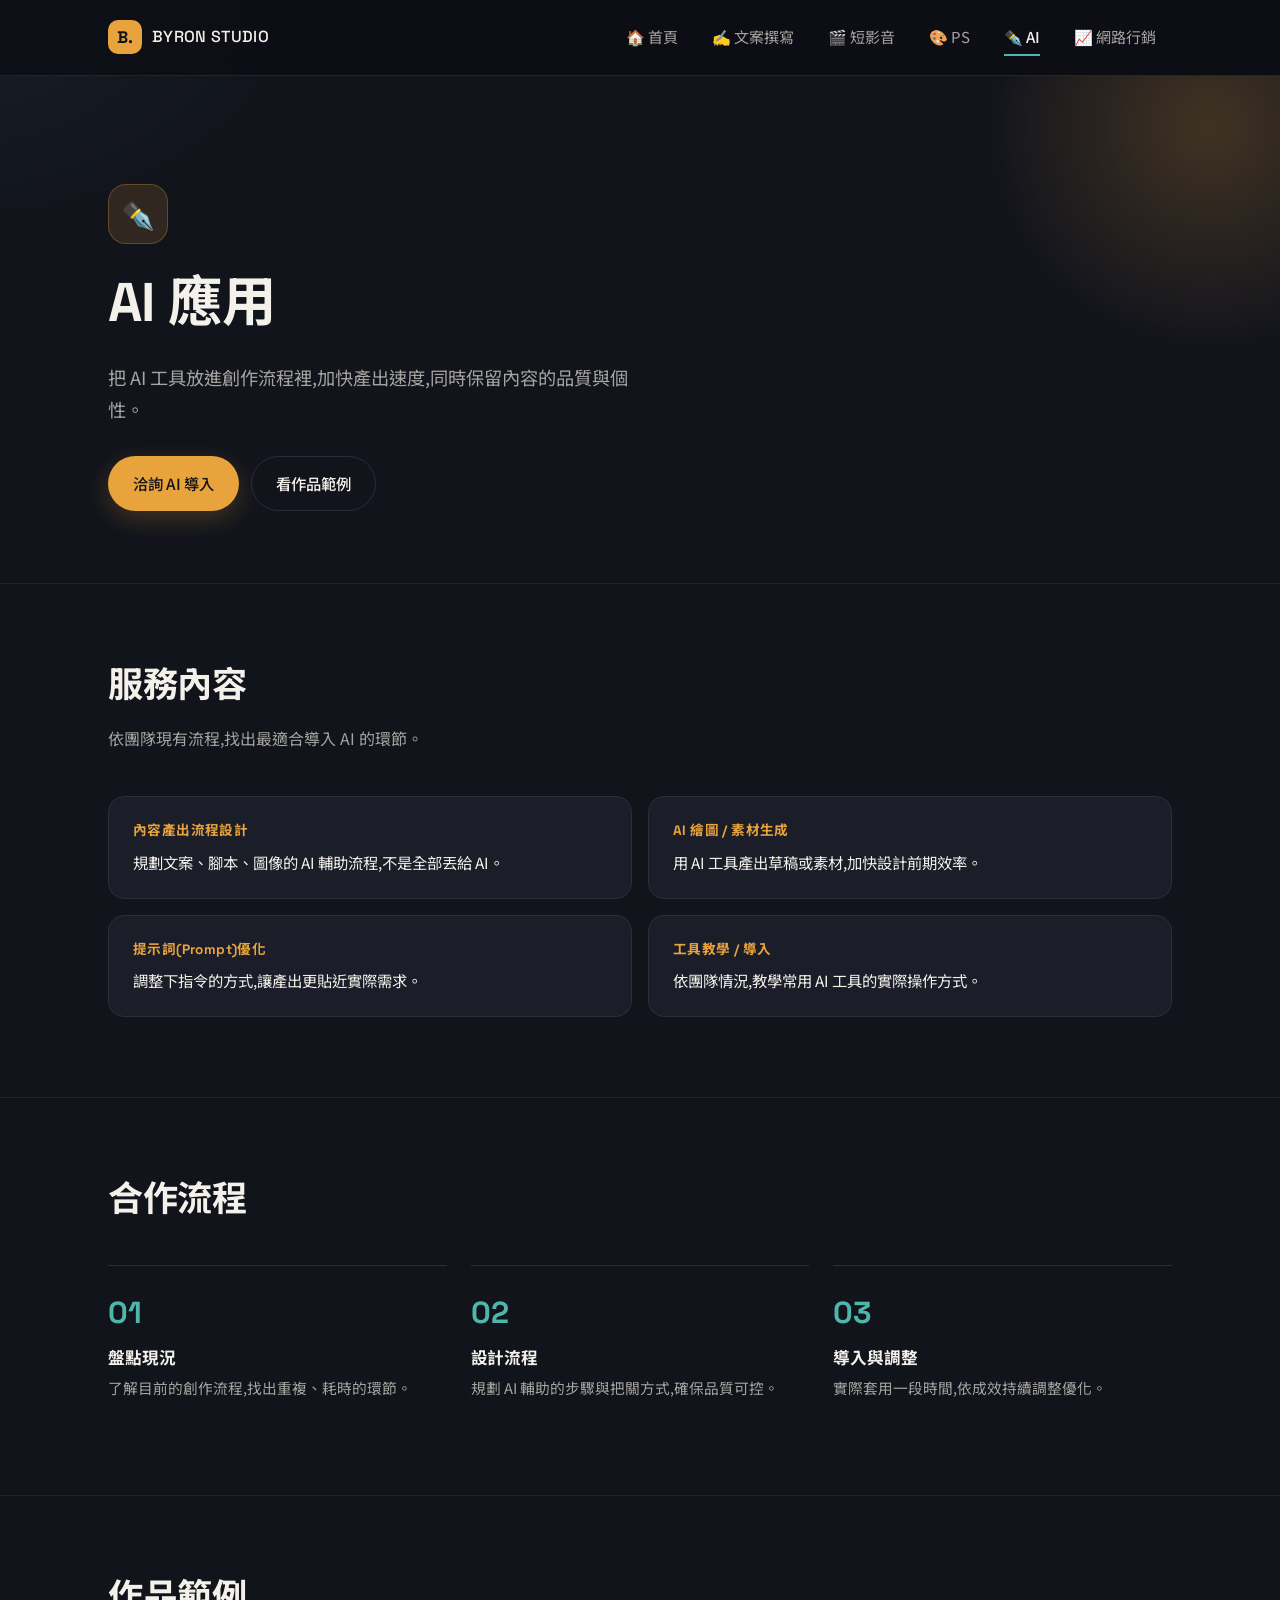
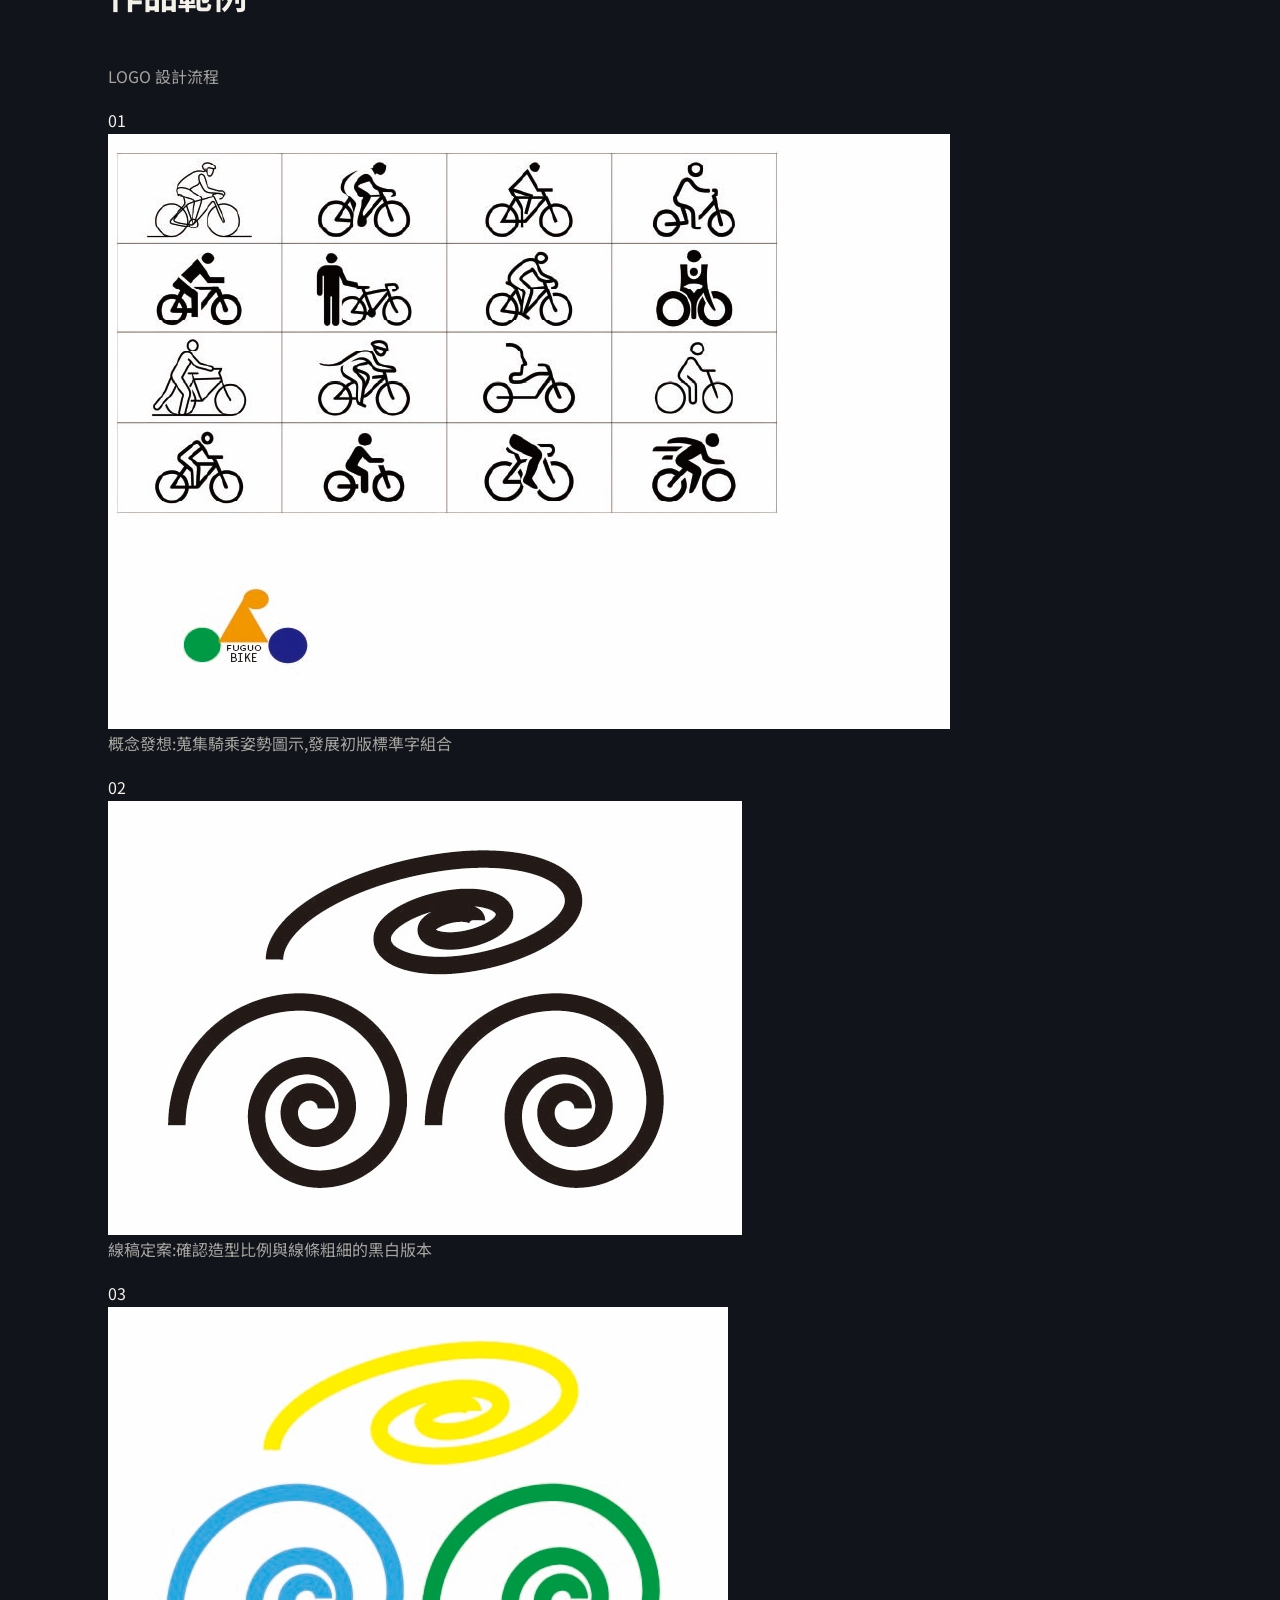
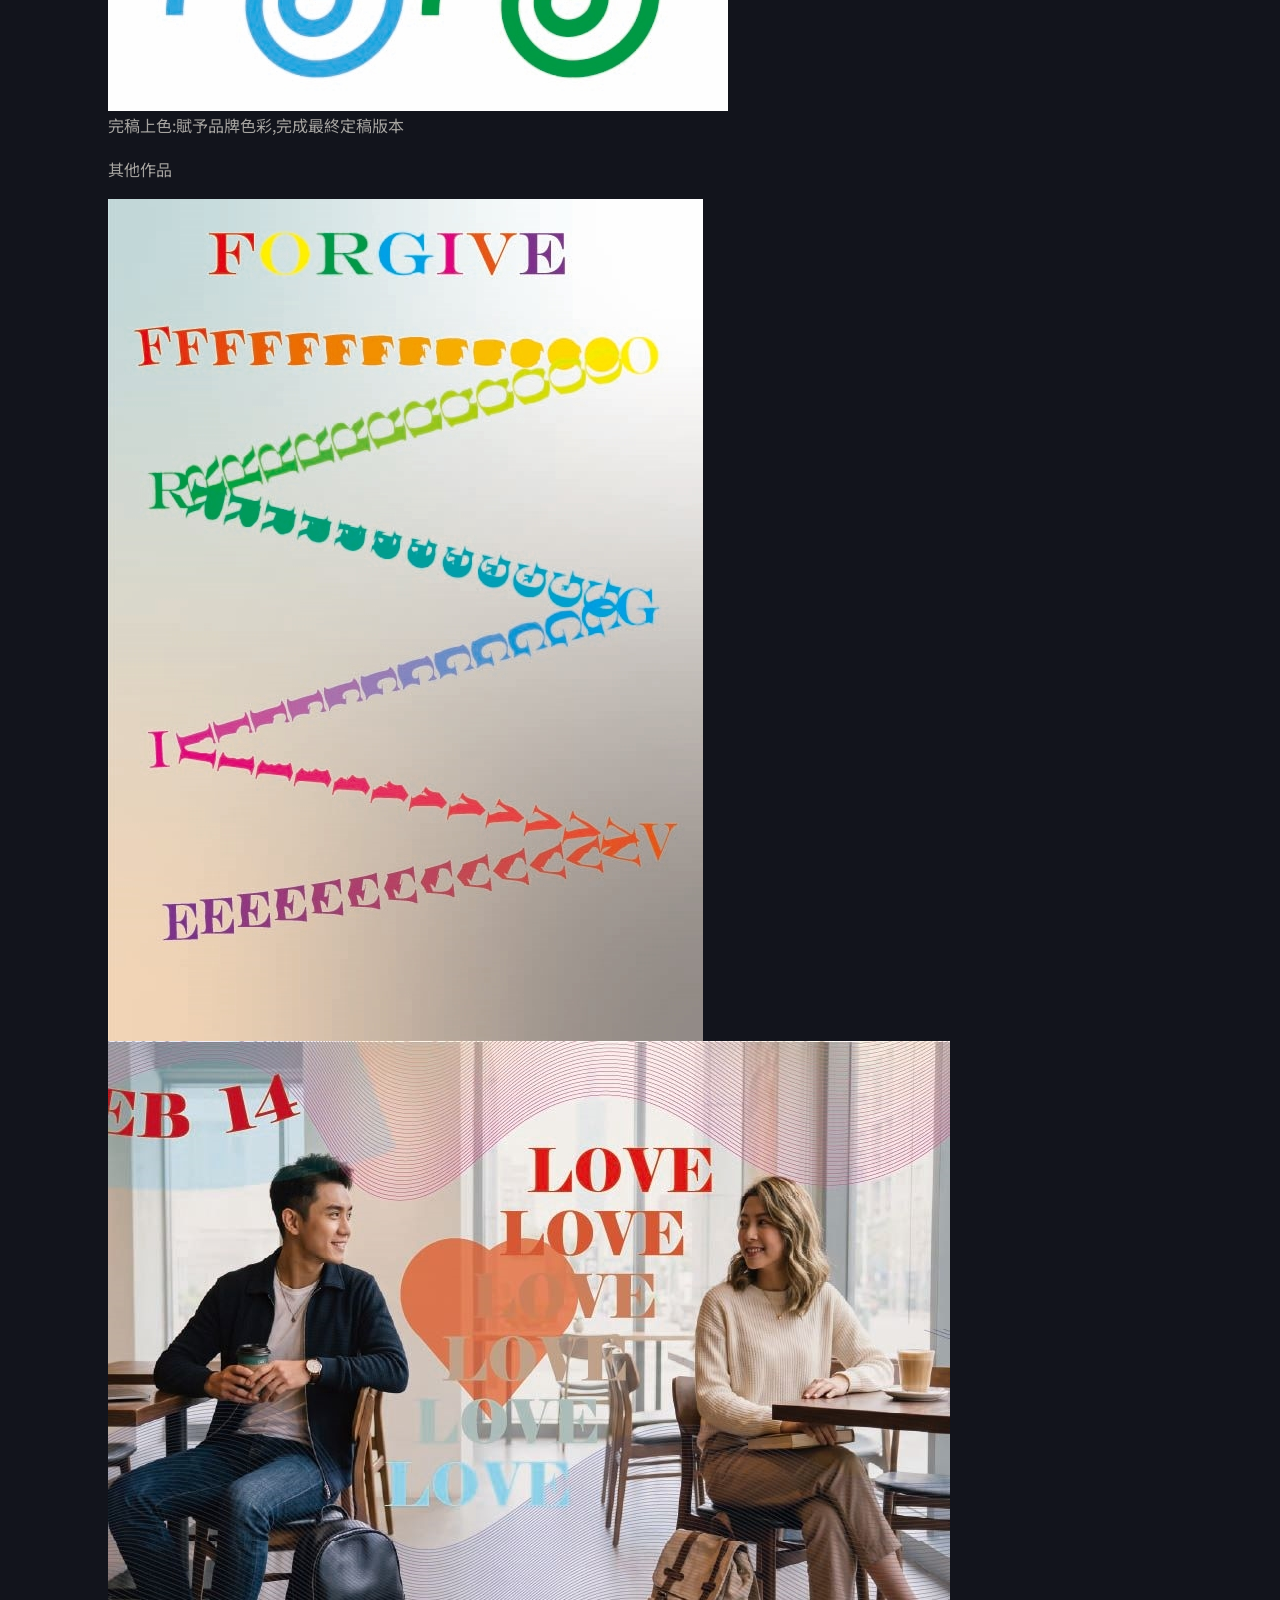
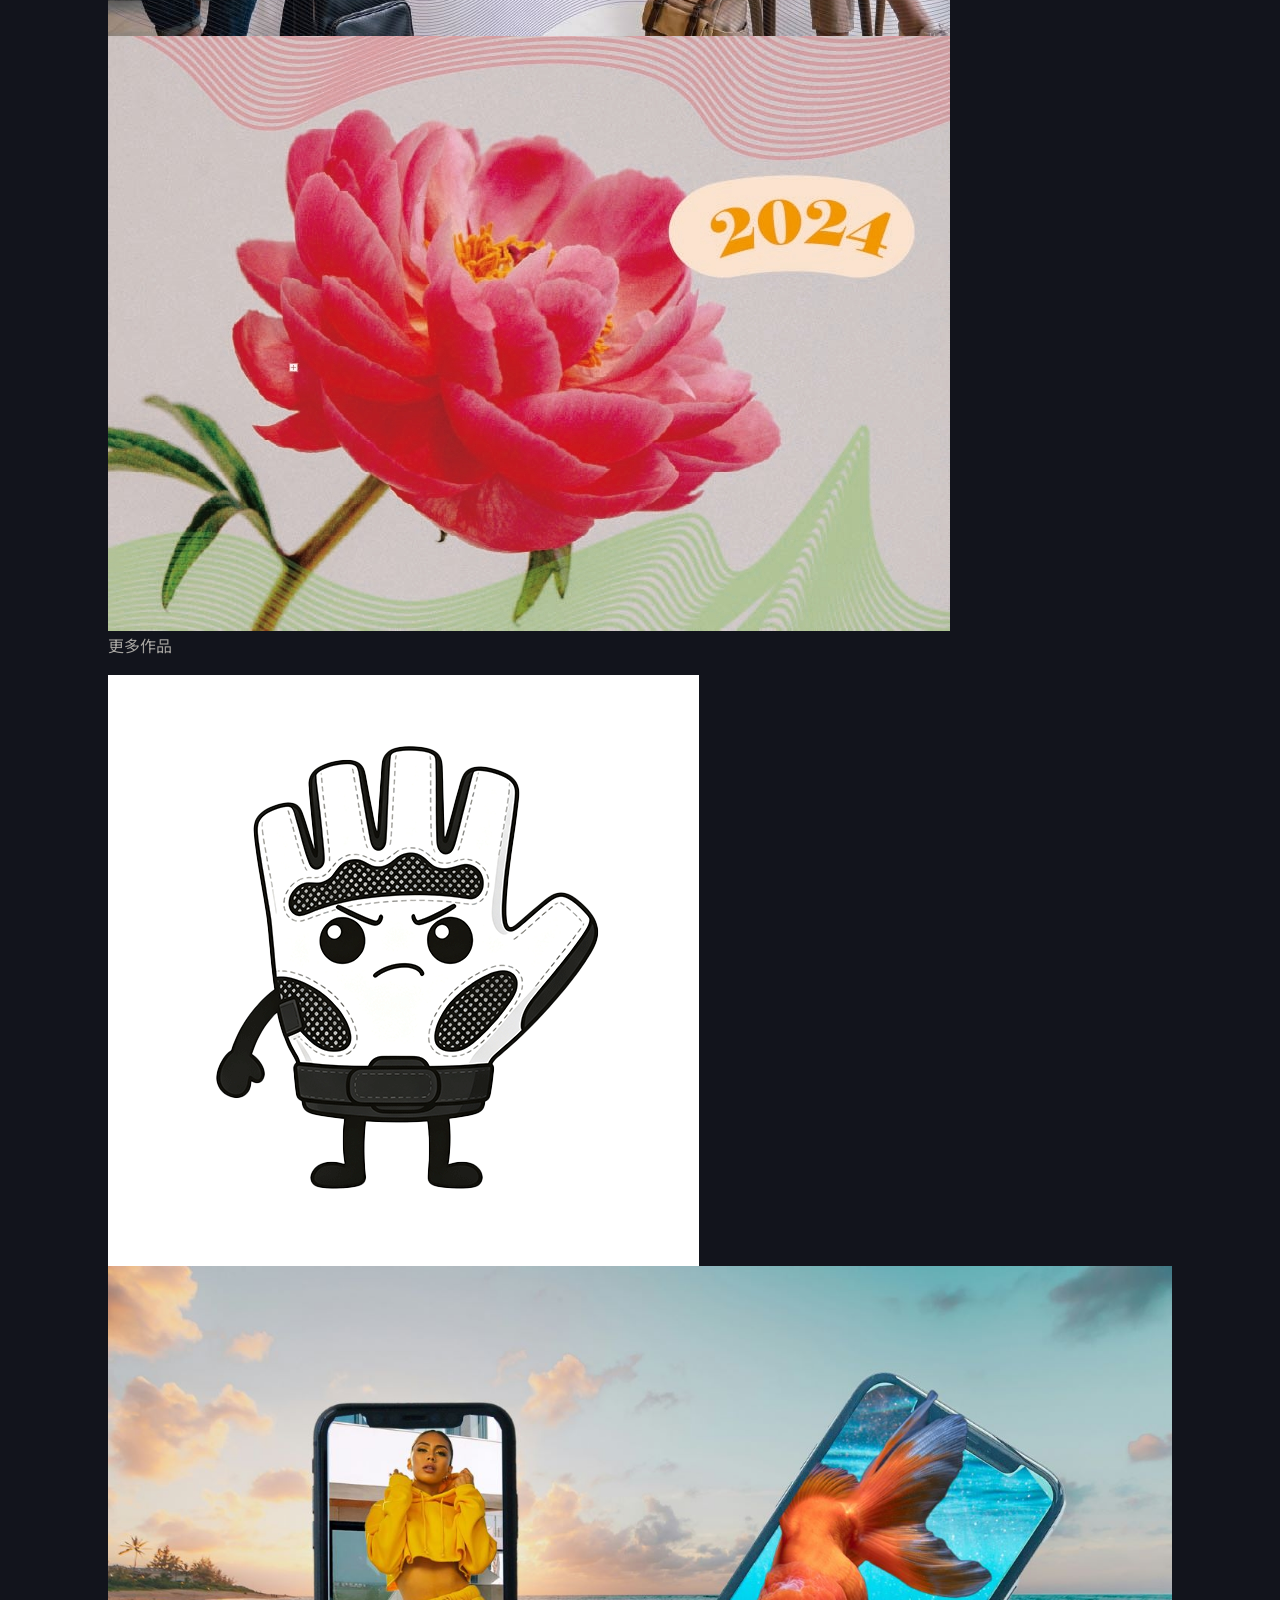
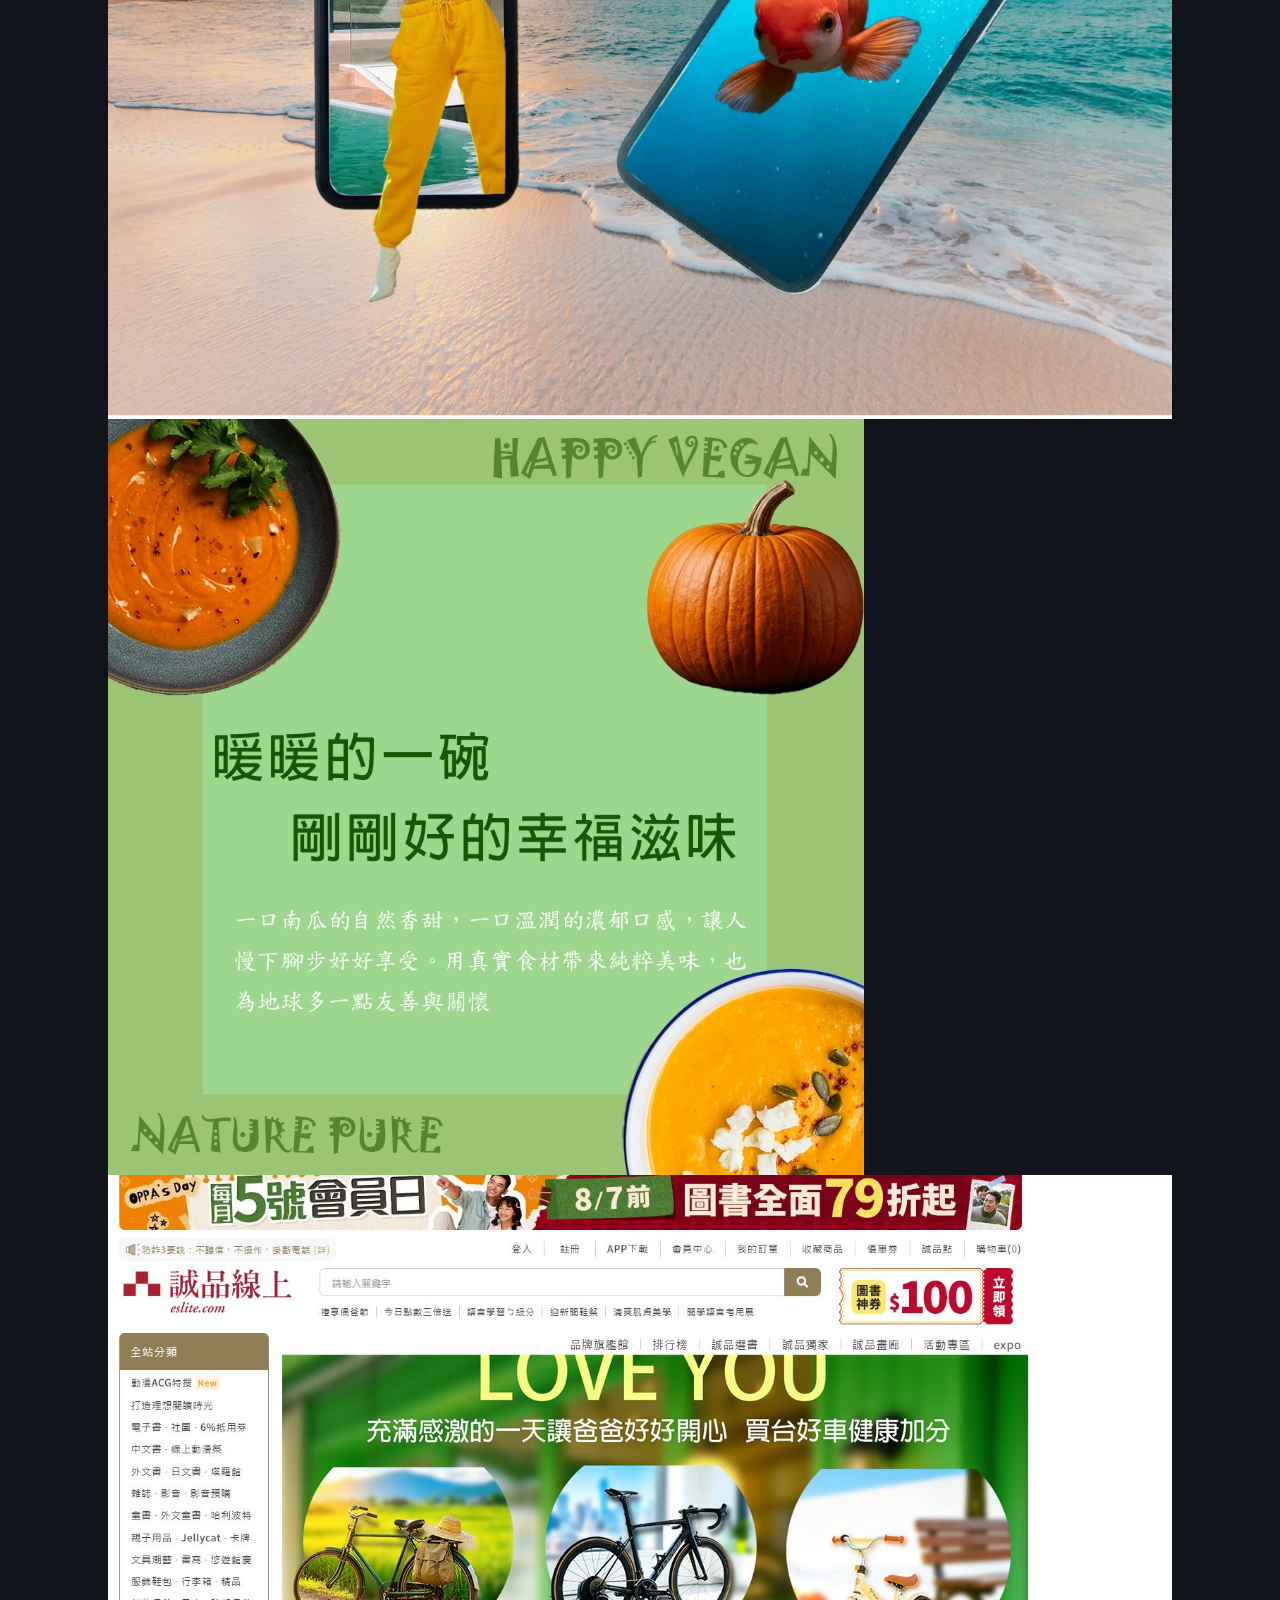
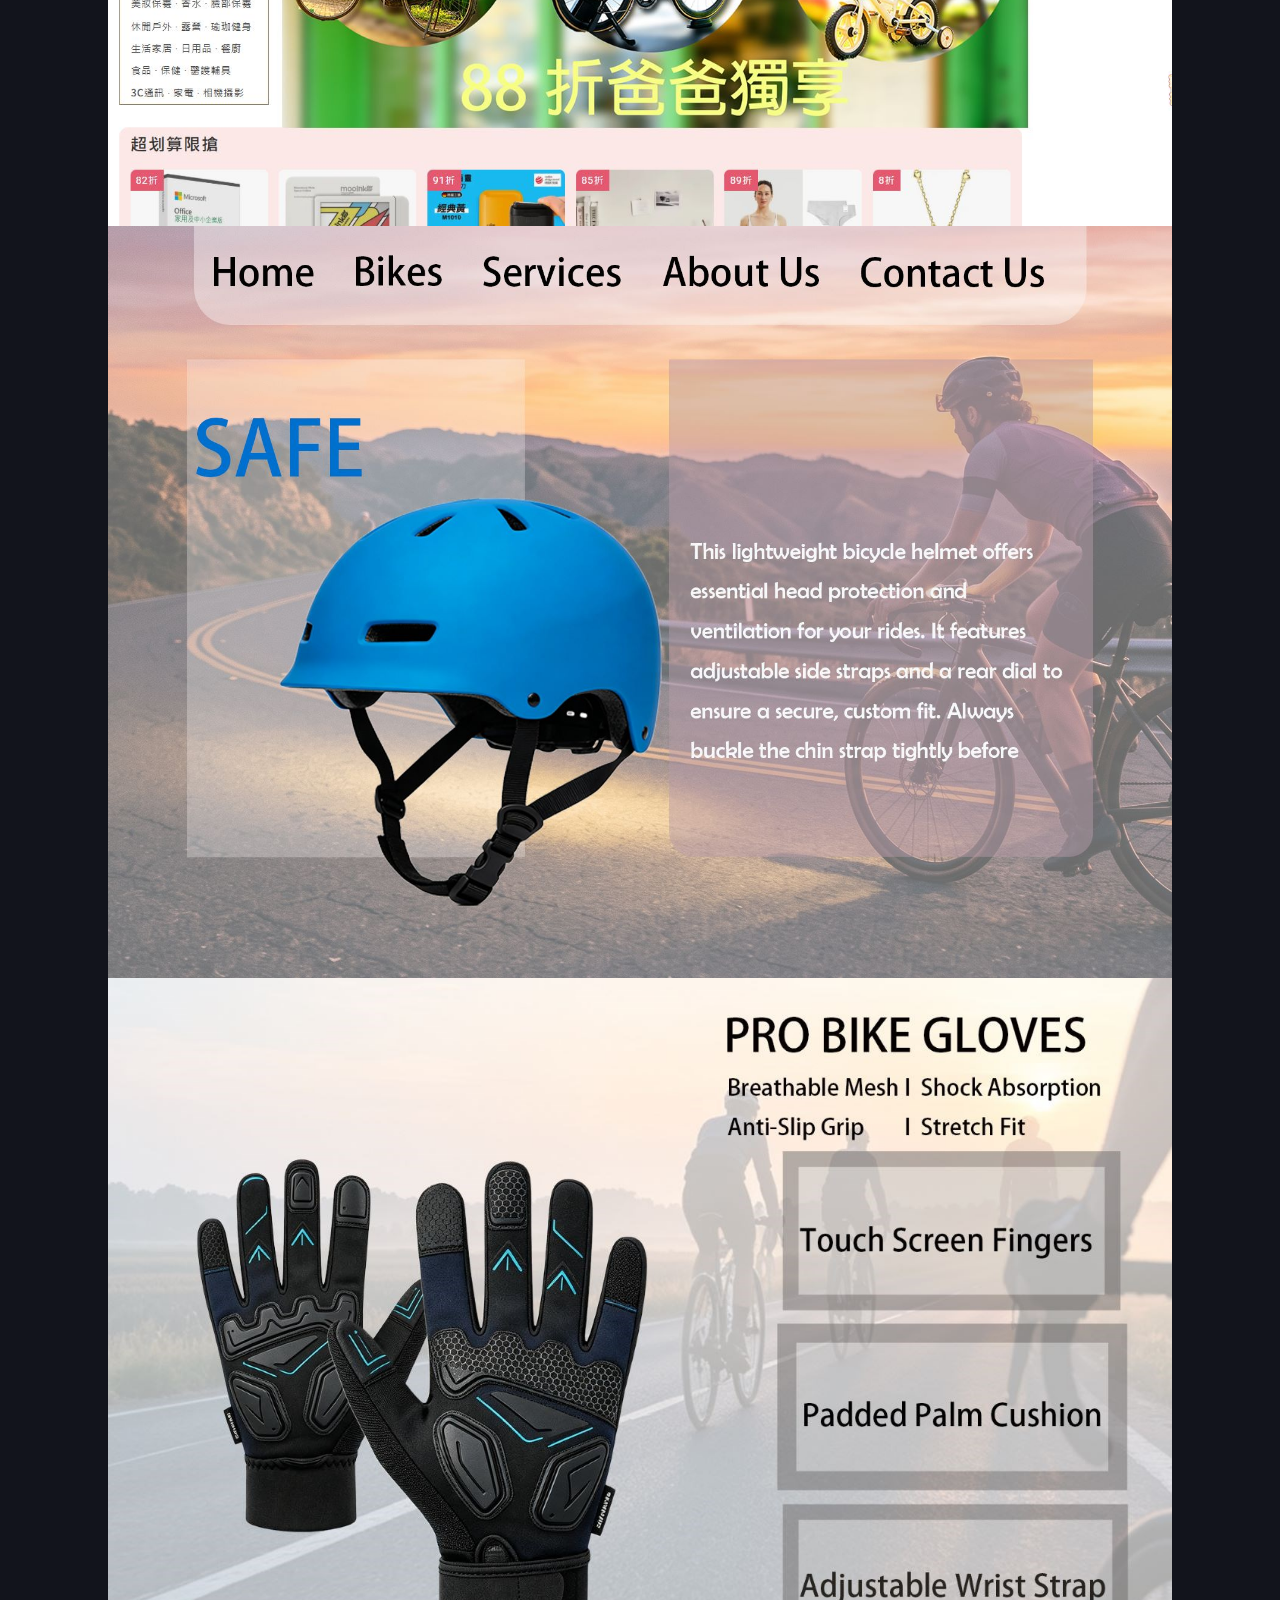
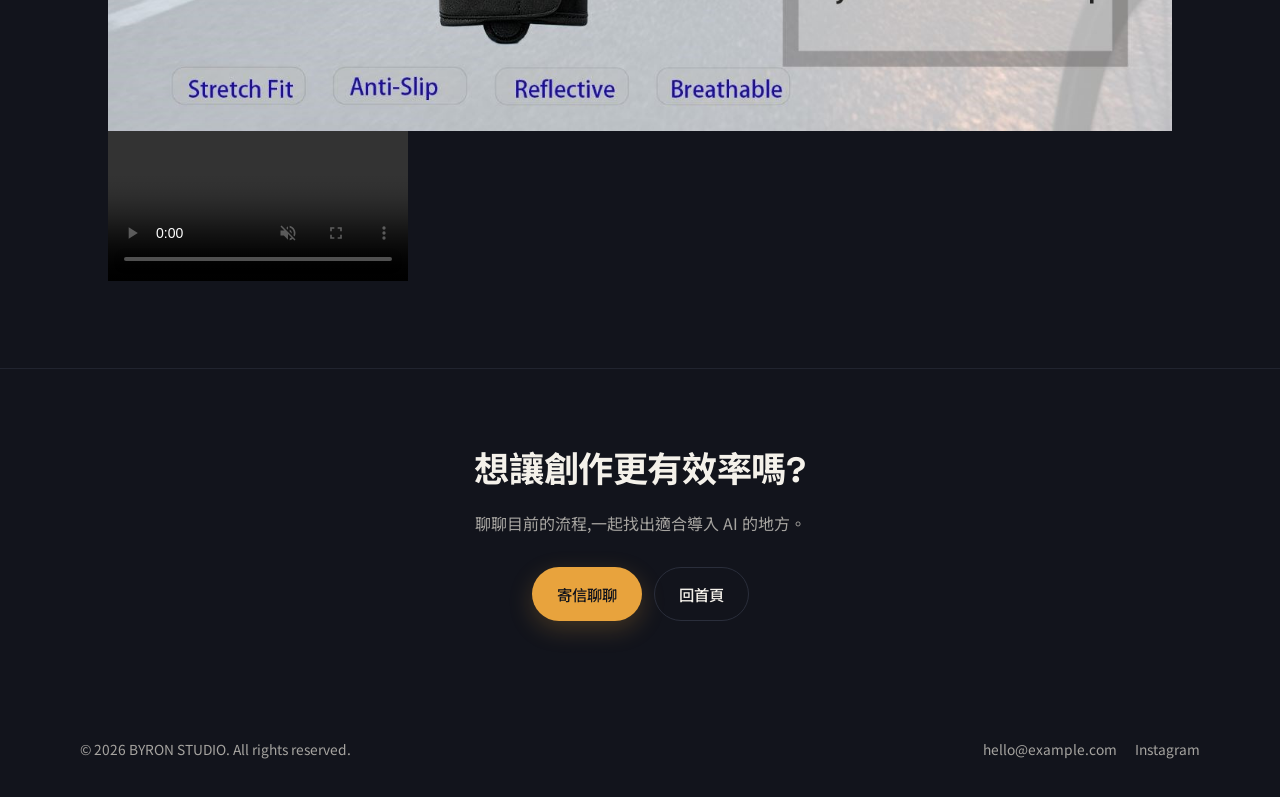
==== commit ded0e91a: "Add files via upload" ====
--- a/ai.html
+++ b/ai.html
@@ -37,7 +37,72 @@
   <div class="nav-overlay" id="nav-overlay"></div>
 
   <main>
-   
+    <section class="hero">
+      <div class="container">
+        <div class="hero-icon">✒️</div>
+        <h1>AI 應用</h1>
+        <p class="lede">
+          把 AI 工具放進創作流程裡,加快產出速度,同時保留內容的品質與個性。
+        </p>
+        <div class="hero-actions">
+          <a href="mailto:hello@example.com" class="btn btn-primary">洽詢 AI 導入</a>
+          <a href="#gallery" class="btn btn-ghost">看作品範例</a>
+        </div>
+      </div>
+    </section>
+
+    <section class="section">
+      <div class="container">
+        <div class="section-head">
+          <h2>服務內容</h2>
+          <p>依團隊現有流程,找出最適合導入 AI 的環節。</p>
+        </div>
+        <ul class="feature-list">
+          <li>
+            <strong>內容產出流程設計</strong>
+            規劃文案、腳本、圖像的 AI 輔助流程,不是全部丟給 AI。
+          </li>
+          <li>
+            <strong>AI 繪圖 / 素材生成</strong>
+            用 AI 工具產出草稿或素材,加快設計前期效率。
+          </li>
+          <li>
+            <strong>提示詞(Prompt)優化</strong>
+            調整下指令的方式,讓產出更貼近實際需求。
+          </li>
+          <li>
+            <strong>工具教學 / 導入</strong>
+            依團隊情況,教學常用 AI 工具的實際操作方式。
+          </li>
+        </ul>
+      </div>
+    </section>
+
+    <section class="section">
+      <div class="container">
+        <div class="section-head">
+          <h2>合作流程</h2>
+        </div>
+        <div class="steps">
+          <div class="step">
+            <span class="num">01</span>
+            <h3>盤點現況</h3>
+            <p>了解目前的創作流程,找出重複、耗時的環節。</p>
+          </div>
+          <div class="step">
+            <span class="num">02</span>
+            <h3>設計流程</h3>
+            <p>規劃 AI 輔助的步驟與把關方式,確保品質可控。</p>
+          </div>
+          <div class="step">
+            <span class="num">03</span>
+            <h3>導入與調整</h3>
+            <p>實際套用一段時間,依成效持續調整優化。</p>
+          </div>
+        </div>
+      </div>
+    </section>
+
     <section class="section" id="gallery">
       <div class="container">
         <div class="section-head">
@@ -81,6 +146,31 @@
             <img src="./images/ai4.jpg" alt="作品範例" loading="lazy" />
           </div>
         </div>
+
+        <p class="subsection-title">更多作品</p>
+        <div class="img-grid">
+          <div class="img-card">
+            <img src="./images/ps7.gif" alt="作品範例" loading="lazy" />
+          </div>
+          <div class="img-card">
+            <img src="./images/ps1.jpg" alt="作品範例" loading="lazy" />
+          </div>
+          <div class="img-card">
+            <img src="./images/ps2.jpg" alt="作品範例" loading="lazy" />
+          </div>
+          <div class="img-card">
+            <img src="./images/ps3.jpg" alt="作品範例" loading="lazy" />
+          </div>
+          <div class="img-card">
+            <img src="./images/ps4.jpg" alt="作品範例" loading="lazy" />
+          </div>
+          <div class="img-card">
+            <img src="./images/ps5.jpg" alt="作品範例" loading="lazy" />
+          </div>
+          <div class="img-card">
+            <video src="./images/ps6.mp4" muted loop playsinline controls></video>
+          </div>
+        </div>
       </div>
     </section>
 
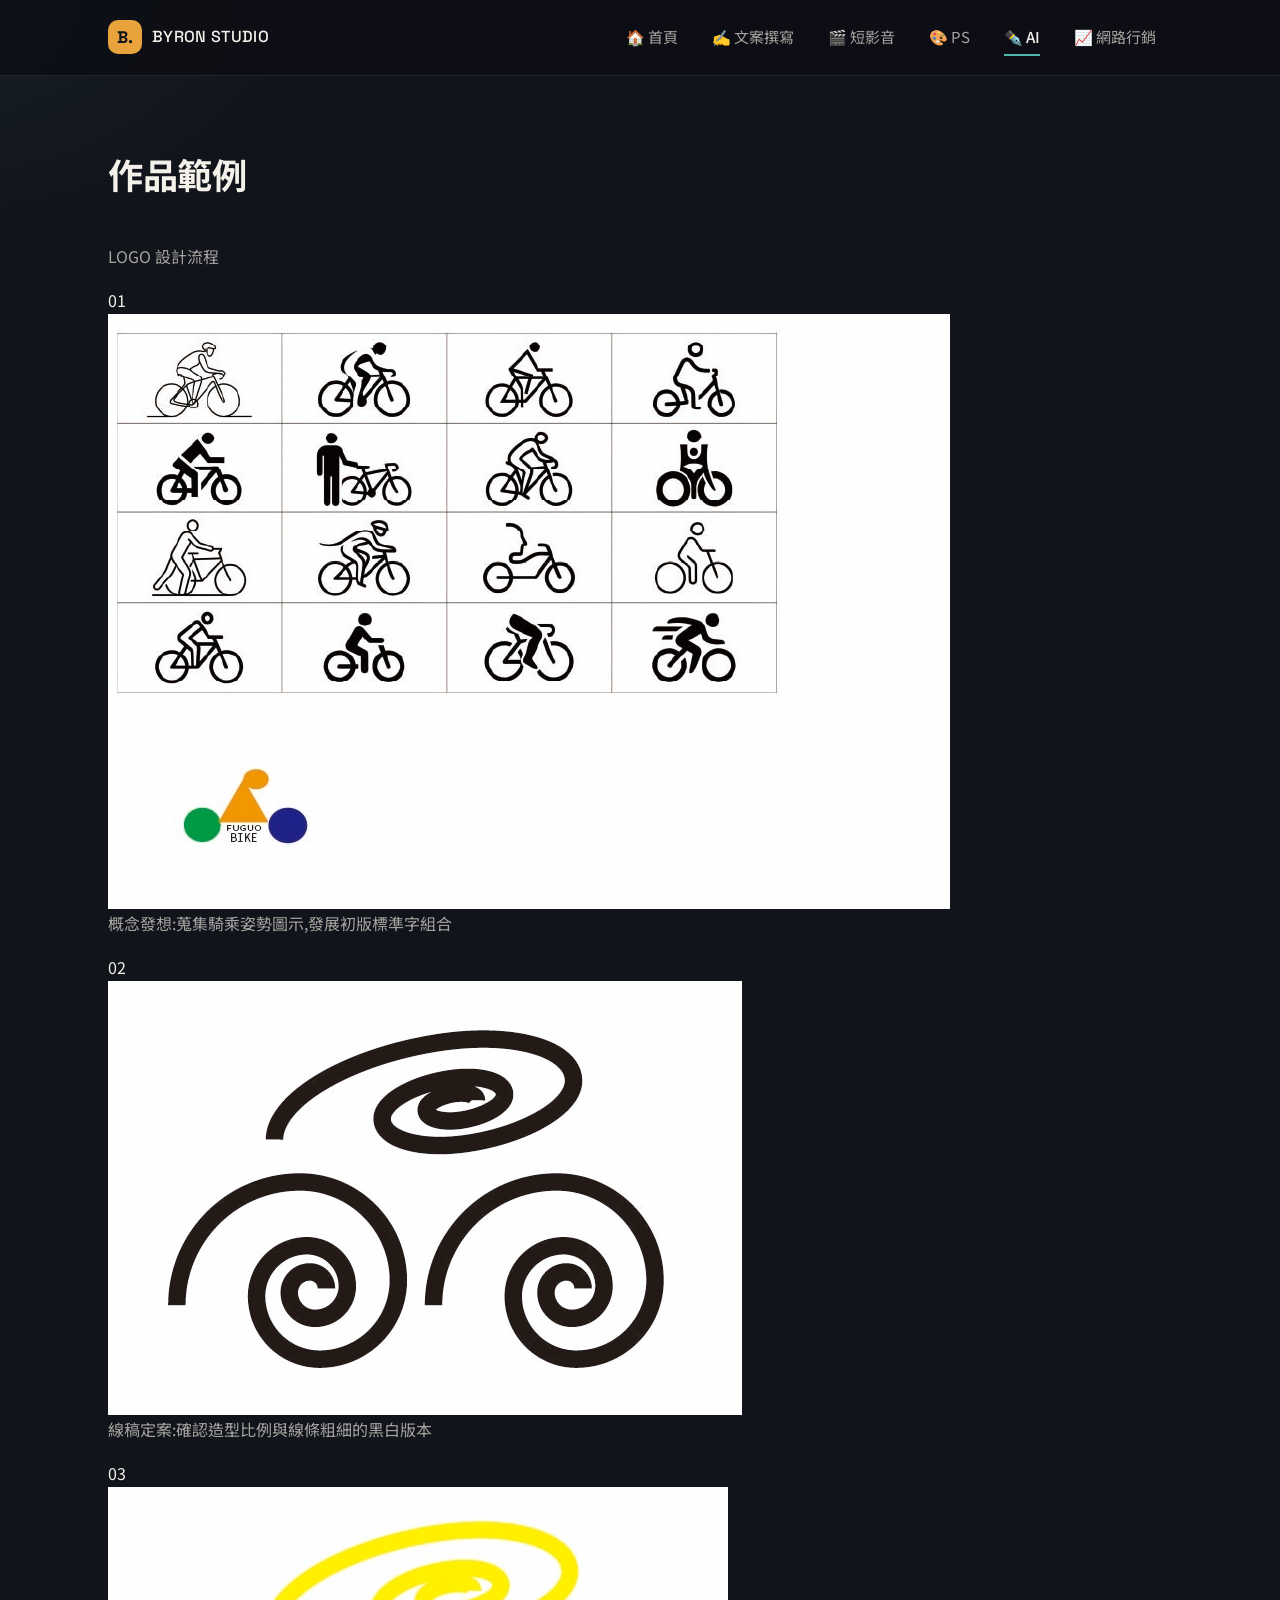
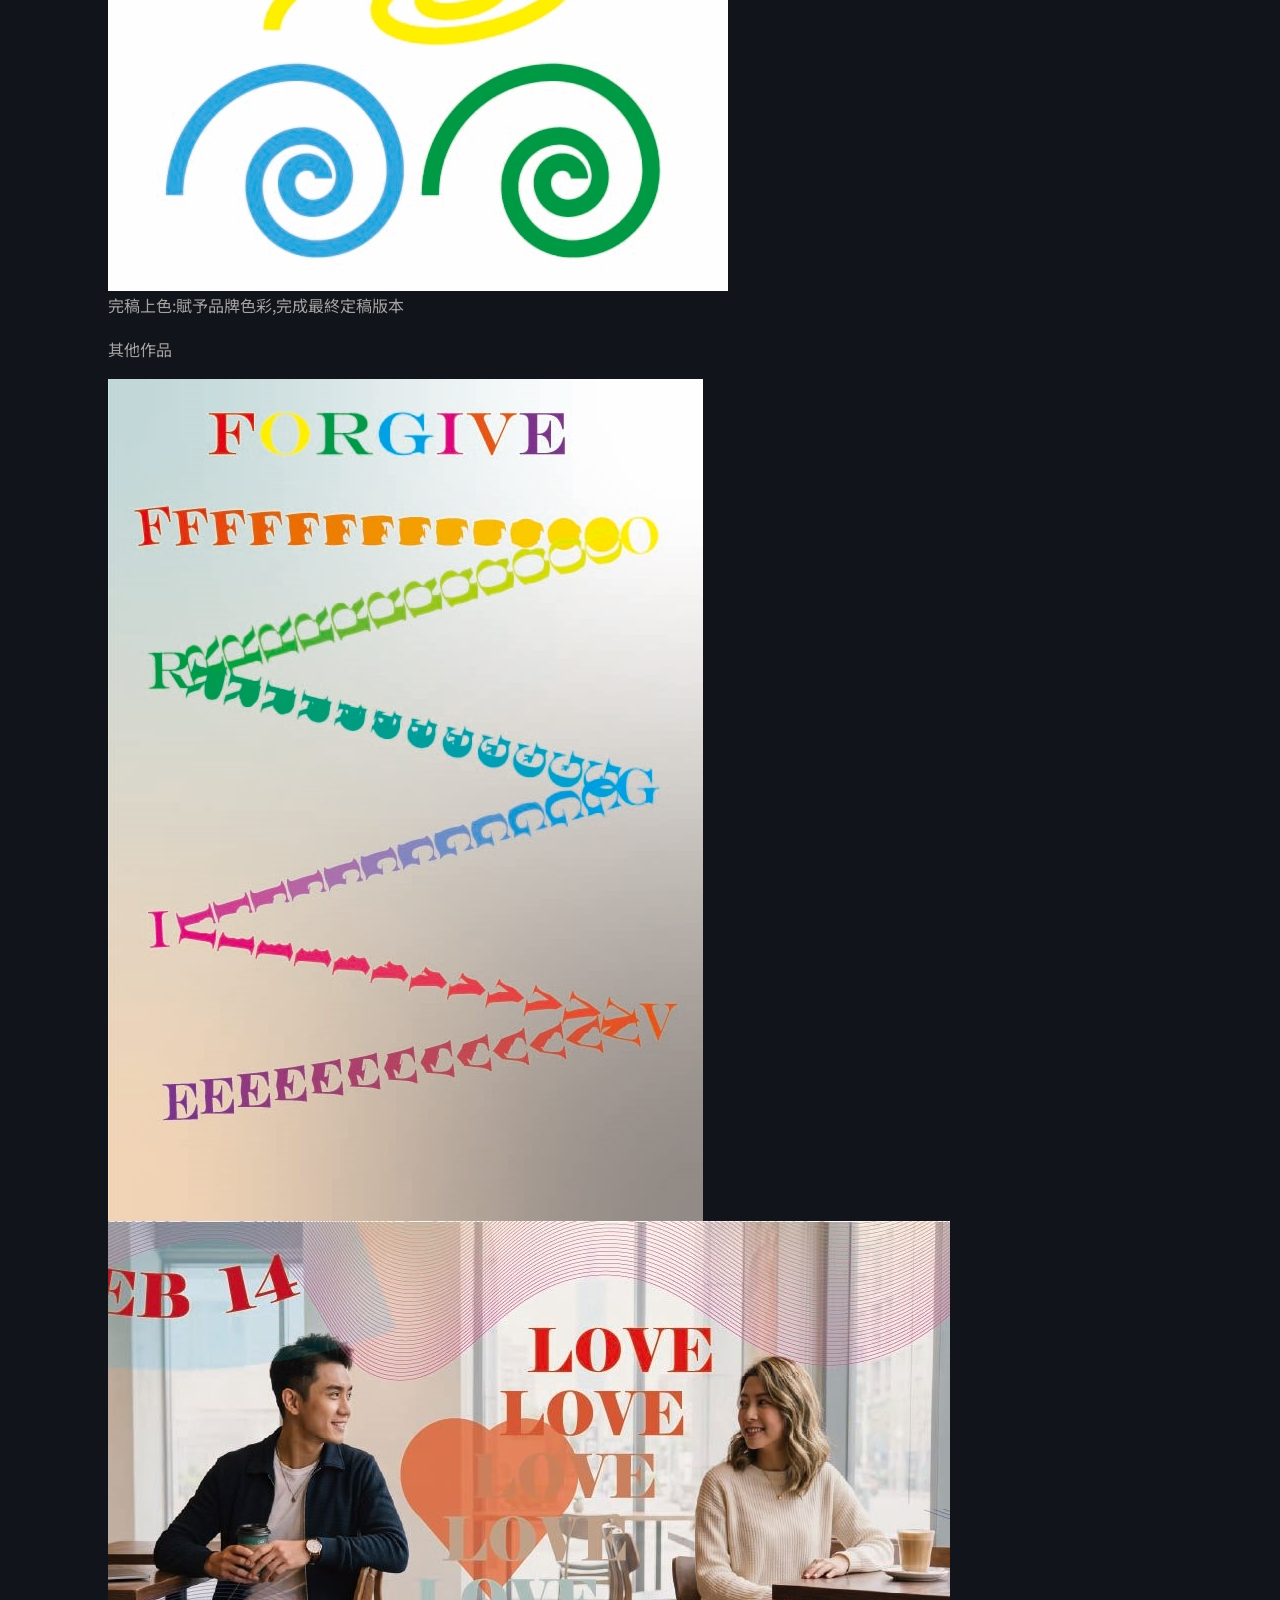
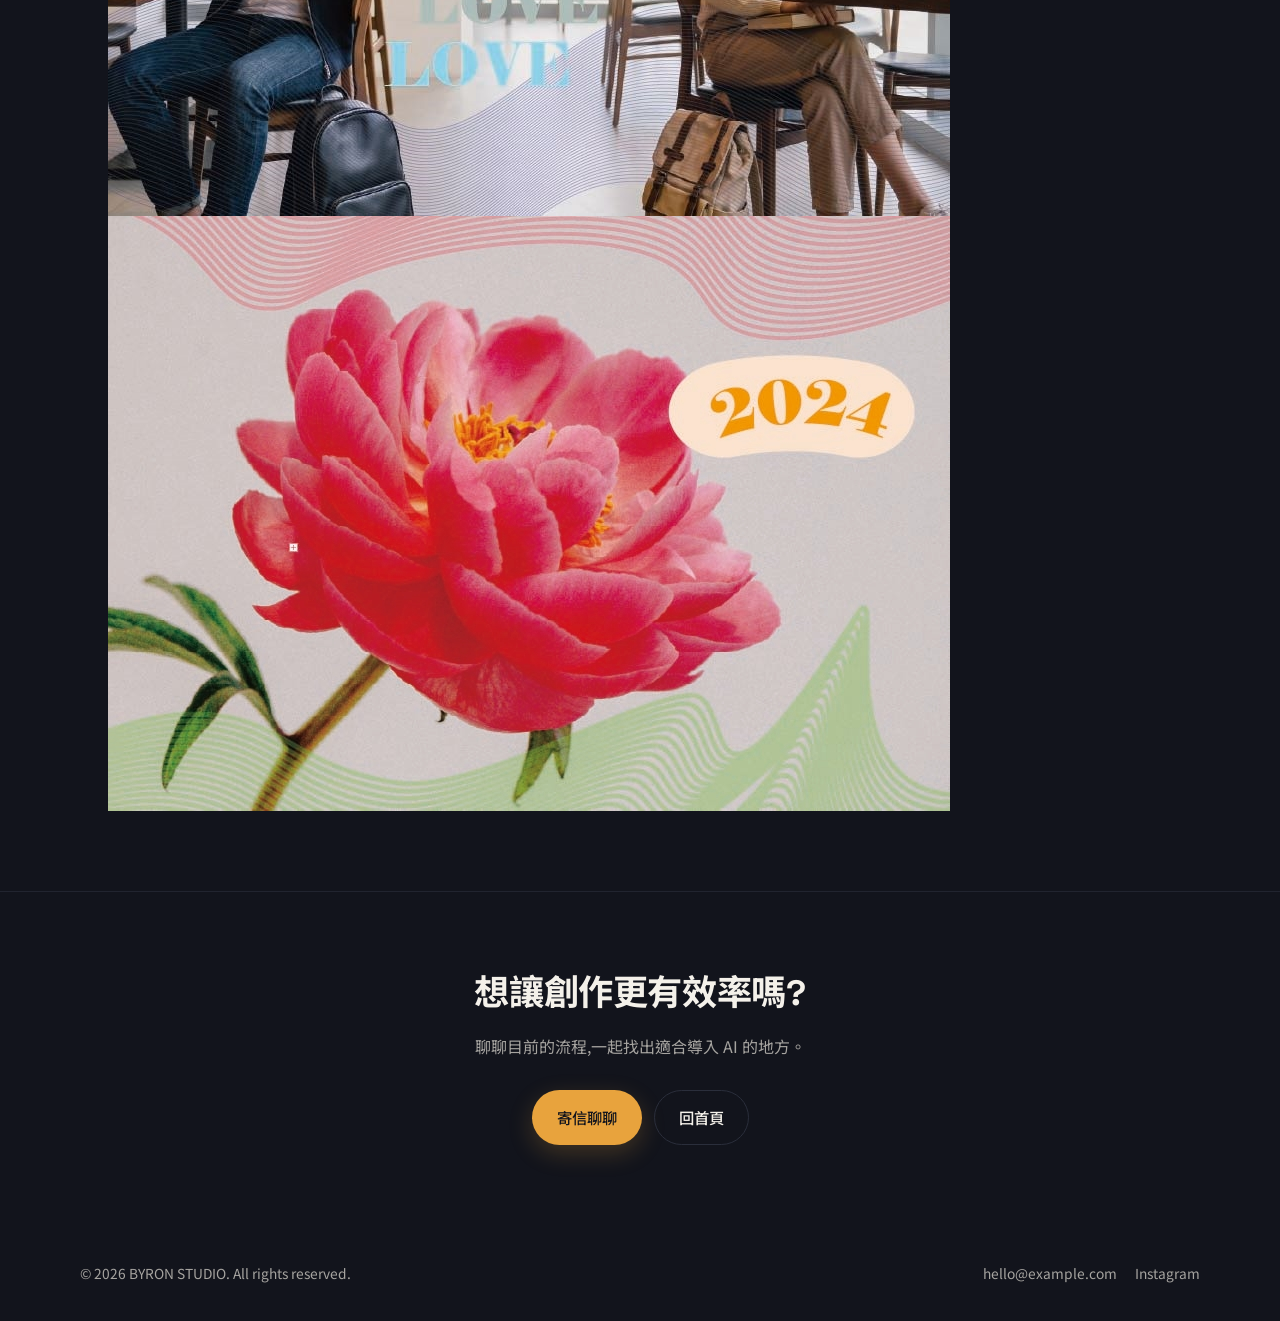
==== commit 042b9664: "Update ai.html" ====
--- a/ai.html
+++ b/ai.html
@@ -37,71 +37,7 @@
   <div class="nav-overlay" id="nav-overlay"></div>
 
   <main>
-    <section class="hero">
-      <div class="container">
-        <div class="hero-icon">✒️</div>
-        <h1>AI 應用</h1>
-        <p class="lede">
-          把 AI 工具放進創作流程裡,加快產出速度,同時保留內容的品質與個性。
-        </p>
-        <div class="hero-actions">
-          <a href="mailto:hello@example.com" class="btn btn-primary">洽詢 AI 導入</a>
-          <a href="#gallery" class="btn btn-ghost">看作品範例</a>
-        </div>
-      </div>
-    </section>
-
-    <section class="section">
-      <div class="container">
-        <div class="section-head">
-          <h2>服務內容</h2>
-          <p>依團隊現有流程,找出最適合導入 AI 的環節。</p>
-        </div>
-        <ul class="feature-list">
-          <li>
-            <strong>內容產出流程設計</strong>
-            規劃文案、腳本、圖像的 AI 輔助流程,不是全部丟給 AI。
-          </li>
-          <li>
-            <strong>AI 繪圖 / 素材生成</strong>
-            用 AI 工具產出草稿或素材,加快設計前期效率。
-          </li>
-          <li>
-            <strong>提示詞(Prompt)優化</strong>
-            調整下指令的方式,讓產出更貼近實際需求。
-          </li>
-          <li>
-            <strong>工具教學 / 導入</strong>
-            依團隊情況,教學常用 AI 工具的實際操作方式。
-          </li>
-        </ul>
-      </div>
-    </section>
-
-    <section class="section">
-      <div class="container">
-        <div class="section-head">
-          <h2>合作流程</h2>
-        </div>
-        <div class="steps">
-          <div class="step">
-            <span class="num">01</span>
-            <h3>盤點現況</h3>
-            <p>了解目前的創作流程,找出重複、耗時的環節。</p>
-          </div>
-          <div class="step">
-            <span class="num">02</span>
-            <h3>設計流程</h3>
-            <p>規劃 AI 輔助的步驟與把關方式,確保品質可控。</p>
-          </div>
-          <div class="step">
-            <span class="num">03</span>
-            <h3>導入與調整</h3>
-            <p>實際套用一段時間,依成效持續調整優化。</p>
-          </div>
-        </div>
-      </div>
-    </section>
+    
 
     <section class="section" id="gallery">
       <div class="container">
@@ -146,31 +82,6 @@
             <img src="./images/ai4.jpg" alt="作品範例" loading="lazy" />
           </div>
         </div>
-
-        <p class="subsection-title">更多作品</p>
-        <div class="img-grid">
-          <div class="img-card">
-            <img src="./images/ps7.gif" alt="作品範例" loading="lazy" />
-          </div>
-          <div class="img-card">
-            <img src="./images/ps1.jpg" alt="作品範例" loading="lazy" />
-          </div>
-          <div class="img-card">
-            <img src="./images/ps2.jpg" alt="作品範例" loading="lazy" />
-          </div>
-          <div class="img-card">
-            <img src="./images/ps3.jpg" alt="作品範例" loading="lazy" />
-          </div>
-          <div class="img-card">
-            <img src="./images/ps4.jpg" alt="作品範例" loading="lazy" />
-          </div>
-          <div class="img-card">
-            <img src="./images/ps5.jpg" alt="作品範例" loading="lazy" />
-          </div>
-          <div class="img-card">
-            <video src="./images/ps6.mp4" muted loop playsinline controls></video>
-          </div>
-        </div>
       </div>
     </section>
 
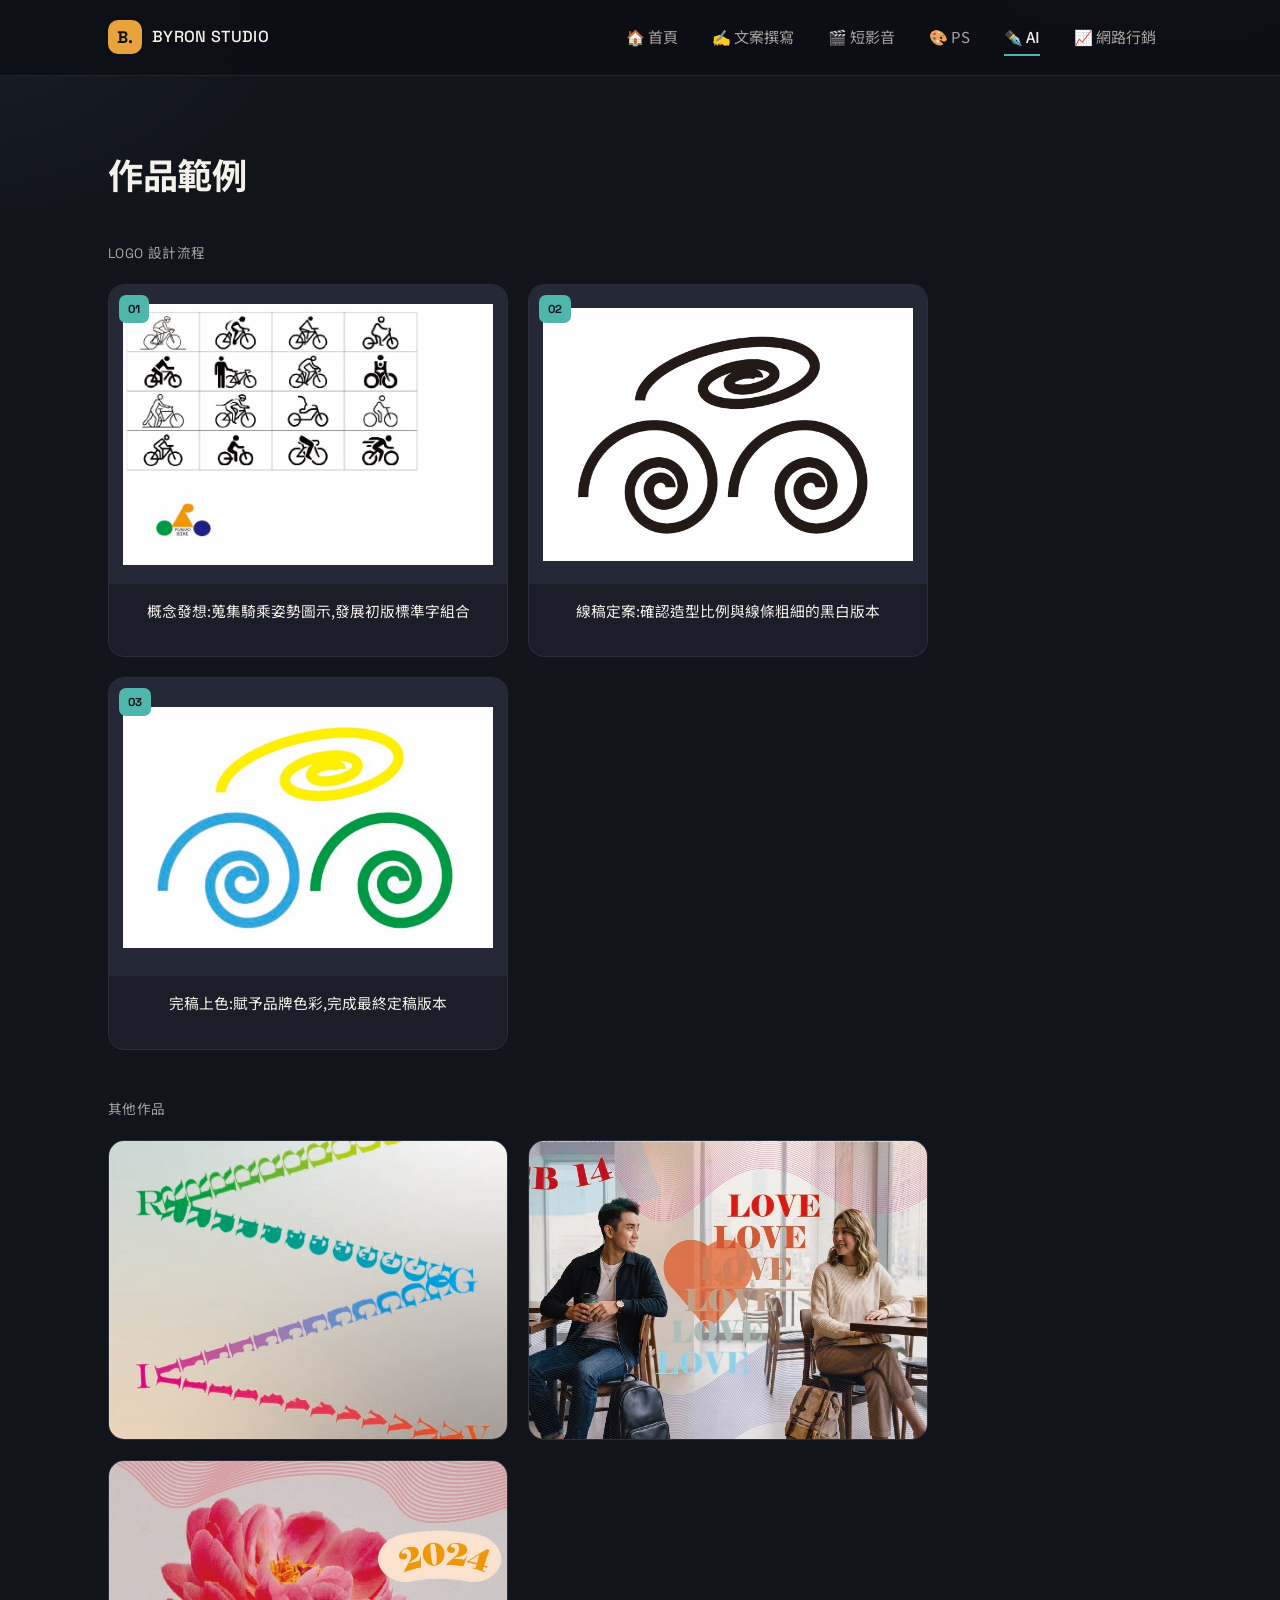
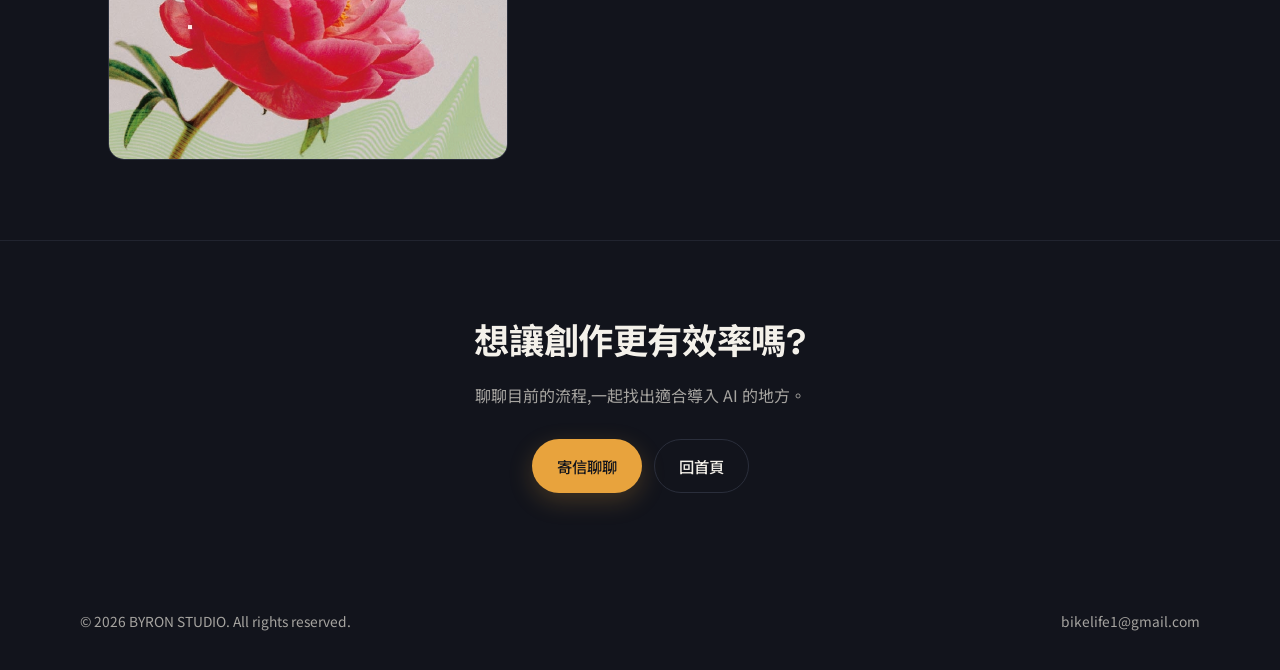
==== commit a4c09333: "Update ai.html" ====
--- a/ai.html
+++ b/ai.html
@@ -90,7 +90,7 @@
         <h2>想讓創作更有效率嗎?</h2>
         <p>聊聊目前的流程,一起找出適合導入 AI 的地方。</p>
         <div class="cta-actions">
-          <a href="mailto:hello@example.com" class="btn btn-primary">寄信聊聊</a>
+          <a href="mailto:bikelife1@gmail.com" class="btn btn-primary">寄信聊聊</a>
           <a href="index.html" class="btn btn-ghost">回首頁</a>
         </div>
       </div>
@@ -101,8 +101,8 @@
     <div class="container site-footer">
       <span>© 2026 BYRON STUDIO. All rights reserved.</span>
       <div class="footer-links">
-        <a href="mailto:hello@example.com">hello@example.com</a>
-        <a href="#">Instagram</a>
+        <a href="mailto:bikelife1@gmail.com">bikelife1@gmail.com</a>
+
       </div>
     </div>
   </footer>
--- a/css/style.css
+++ b/css/style.css
@@ -1,4 +1,3 @@
-
 /* =========================================================
    BYRON STUDIO — 共用樣式表
    色彩與排版皆以變數集中管理,方便日後調整
@@ -629,3 +628,374 @@
   outline: 2px solid var(--amber);
   outline-offset: 2px;
 }
+
+/* ---------- 作品範例:分鏡腳本卡片 ---------- */
+
+.storyboard-grid {
+  display: grid;
+  grid-template-columns: repeat(3, 1fr);
+  gap: 20px;
+}
+
+.storyboard-card {
+  background: var(--surface);
+  border: 1px solid var(--line);
+  border-radius: var(--radius);
+  overflow: hidden;
+  transition: transform 0.2s ease, border-color 0.2s ease;
+}
+
+.storyboard-card:hover {
+  transform: translateY(-4px);
+  border-color: rgba(232, 163, 61, 0.35);
+}
+
+.storyboard-thumb {
+  position: relative;
+  aspect-ratio: 16 / 9;
+  background: var(--surface-2);
+  overflow: hidden;
+}
+
+.storyboard-thumb img {
+  width: 100%;
+  height: 100%;
+  object-fit: cover;
+  transition: transform 0.4s ease;
+}
+
+.storyboard-card:hover .storyboard-thumb img {
+  transform: scale(1.05);
+}
+
+.scene-badge,
+.dur-badge {
+  position: absolute;
+  font-family: var(--font-display);
+  font-size: 0.72rem;
+  font-weight: 700;
+  padding: 4px 9px;
+  border-radius: 7px;
+}
+
+.scene-badge {
+  top: 10px;
+  left: 10px;
+  background: rgba(13, 14, 20, 0.72);
+  color: var(--paper);
+  backdrop-filter: blur(4px);
+}
+
+.dur-badge {
+  bottom: 10px;
+  right: 10px;
+  background: var(--amber);
+  color: var(--ink);
+}
+
+.storyboard-body {
+  padding: 18px 20px 20px;
+}
+
+.storyboard-body h3 {
+  font-size: 1rem;
+  margin-bottom: 12px;
+}
+
+.storyboard-info {
+  background: var(--surface-2);
+  border: 1px solid var(--line);
+  border-radius: 10px;
+  padding: 10px 12px;
+  font-size: 0.85rem;
+  color: var(--paper);
+  margin-bottom: 10px;
+  line-height: 1.6;
+}
+
+.storyboard-info:last-child {
+  margin-bottom: 0;
+}
+
+.storyboard-info .label {
+  display: block;
+  font-family: var(--font-display);
+  font-size: 0.7rem;
+  letter-spacing: 0.03em;
+  color: var(--teal);
+  margin-bottom: 4px;
+}
+
+.storyboard-info.voice .label {
+  color: var(--amber);
+}
+
+@media (max-width: 860px) {
+  .storyboard-grid {
+    grid-template-columns: repeat(2, 1fr);
+  }
+}
+
+@media (max-width: 560px) {
+  .storyboard-grid {
+    grid-template-columns: 1fr;
+  }
+}
+
+/* ---------- 作品範例:報告 / 企劃書卡片 ---------- */
+
+.report-grid {
+  display: grid;
+  grid-template-columns: repeat(3, 1fr);
+  gap: 20px;
+}
+
+.report-card {
+  background: var(--surface);
+  border: 1px solid var(--line);
+  border-radius: var(--radius);
+  overflow: hidden;
+  transition: transform 0.2s ease, border-color 0.2s ease;
+}
+
+.report-card:hover {
+  transform: translateY(-4px);
+  border-color: rgba(79, 182, 172, 0.4);
+}
+
+.report-thumb {
+  position: relative;
+  aspect-ratio: 16 / 9;
+  background: var(--surface-2);
+  overflow: hidden;
+}
+
+.report-thumb img {
+  width: 100%;
+  height: 100%;
+  object-fit: cover;
+  transition: transform 0.4s ease;
+}
+
+.report-card:hover .report-thumb img {
+  transform: scale(1.05);
+}
+
+.report-tag {
+  position: absolute;
+  top: 10px;
+  left: 10px;
+  background: var(--teal);
+  color: var(--ink);
+  font-family: var(--font-display);
+  font-size: 0.7rem;
+  font-weight: 700;
+  letter-spacing: 0.02em;
+  padding: 4px 9px;
+  border-radius: 7px;
+}
+
+.report-body {
+  padding: 18px 20px 20px;
+}
+
+.report-body h3 {
+  font-size: 1.02rem;
+  margin-bottom: 8px;
+}
+
+.report-body p {
+  font-size: 0.9rem;
+  margin-bottom: 0;
+}
+
+@media (max-width: 860px) {
+  .report-grid {
+    grid-template-columns: repeat(2, 1fr);
+  }
+}
+
+@media (max-width: 560px) {
+  .report-grid {
+    grid-template-columns: 1fr;
+  }
+}
+
+/* ---------- 作品範例:圖文案例(文案撰寫頁)---------- */
+
+.gallery-grid {
+  display: flex;
+  flex-wrap: wrap;
+  gap: 20px;
+}
+
+.gallery-card {
+  width: 400px;
+  max-width: 100%;
+  flex: 0 0 auto;
+  background: var(--surface);
+  border: 1px solid var(--line);
+  border-radius: var(--radius);
+  overflow: hidden;
+  transition: transform 0.2s ease, border-color 0.2s ease;
+}
+
+.gallery-card:hover {
+  transform: translateY(-4px);
+  border-color: rgba(232, 163, 61, 0.35);
+}
+
+.gallery-thumb {
+  aspect-ratio: 16 / 9;
+  background: var(--surface-2);
+  overflow: hidden;
+}
+
+.gallery-thumb img {
+  width: 100%;
+  height: 100%;
+  object-fit: cover;
+  transition: transform 0.4s ease;
+}
+
+.gallery-card:hover .gallery-thumb img {
+  transform: scale(1.05);
+}
+
+.gallery-body {
+  padding: 16px 20px 20px;
+}
+
+.gallery-body p {
+  font-size: 0.92rem;
+  color: var(--paper);
+  margin-bottom: 0;
+}
+
+@media (max-width: 700px) {
+  .gallery-card {
+    width: 100%;
+  }
+}
+
+/* ---------- 純圖片作品牆(PS 頁)---------- */
+
+.img-grid {
+  display: flex;
+  flex-wrap: wrap;
+  gap: 20px;
+}
+
+.img-card {
+  width: 400px;
+  max-width: 100%;
+  flex: 0 0 auto;
+  background: var(--surface);
+  border: 1px solid var(--line);
+  border-radius: var(--radius);
+  overflow: hidden;
+  aspect-ratio: 4 / 3;
+  transition: transform 0.2s ease, border-color 0.2s ease;
+}
+
+.img-card:hover {
+  transform: translateY(-4px);
+  border-color: rgba(232, 163, 61, 0.35);
+}
+
+.img-card img,
+.img-card video {
+  width: 100%;
+  height: 100%;
+  object-fit: cover;
+  transition: transform 0.4s ease;
+}
+
+.img-card:hover img,
+.img-card:hover video {
+  transform: scale(1.05);
+}
+
+@media (max-width: 480px) {
+  .img-card {
+    width: 100%;
+  }
+}
+
+/* ---------- Logo 設計流程(圖片 + 步驟編號) ---------- */
+
+.process-grid {
+  display: flex;
+  flex-wrap: wrap;
+  gap: 20px;
+  margin-bottom: 48px;
+}
+
+.process-card {
+  width: 400px;
+  max-width: 100%;
+  flex: 0 0 auto;
+  background: var(--surface);
+  border: 1px solid var(--line);
+  border-radius: var(--radius);
+  overflow: hidden;
+  transition: transform 0.2s ease, border-color 0.2s ease;
+}
+
+.process-card:hover {
+  transform: translateY(-4px);
+  border-color: rgba(79, 182, 172, 0.4);
+}
+
+.process-thumb {
+  position: relative;
+  aspect-ratio: 4 / 3;
+  background: var(--surface-2);
+  overflow: hidden;
+}
+
+.process-thumb img {
+  width: 100%;
+  height: 100%;
+  object-fit: contain;
+  padding: 14px;
+  transition: transform 0.4s ease;
+}
+
+.process-card:hover .process-thumb img {
+  transform: scale(1.04);
+}
+
+.process-num {
+  position: absolute;
+  top: 10px;
+  left: 10px;
+  font-family: var(--font-display);
+  font-size: 0.72rem;
+  font-weight: 700;
+  color: var(--ink);
+  background: var(--teal);
+  padding: 4px 9px;
+  border-radius: 7px;
+}
+
+.process-label {
+  padding: 14px 18px 18px;
+  font-size: 0.92rem;
+  color: var(--paper);
+  text-align: center;
+}
+
+.subsection-title {
+  font-family: var(--font-display);
+  font-size: 0.85rem;
+  letter-spacing: 0.03em;
+  color: var(--paper-dim);
+  margin-bottom: 18px;
+}
+
+@media (max-width: 480px) {
+  .process-card {
+    width: 100%;
+  }
+}
